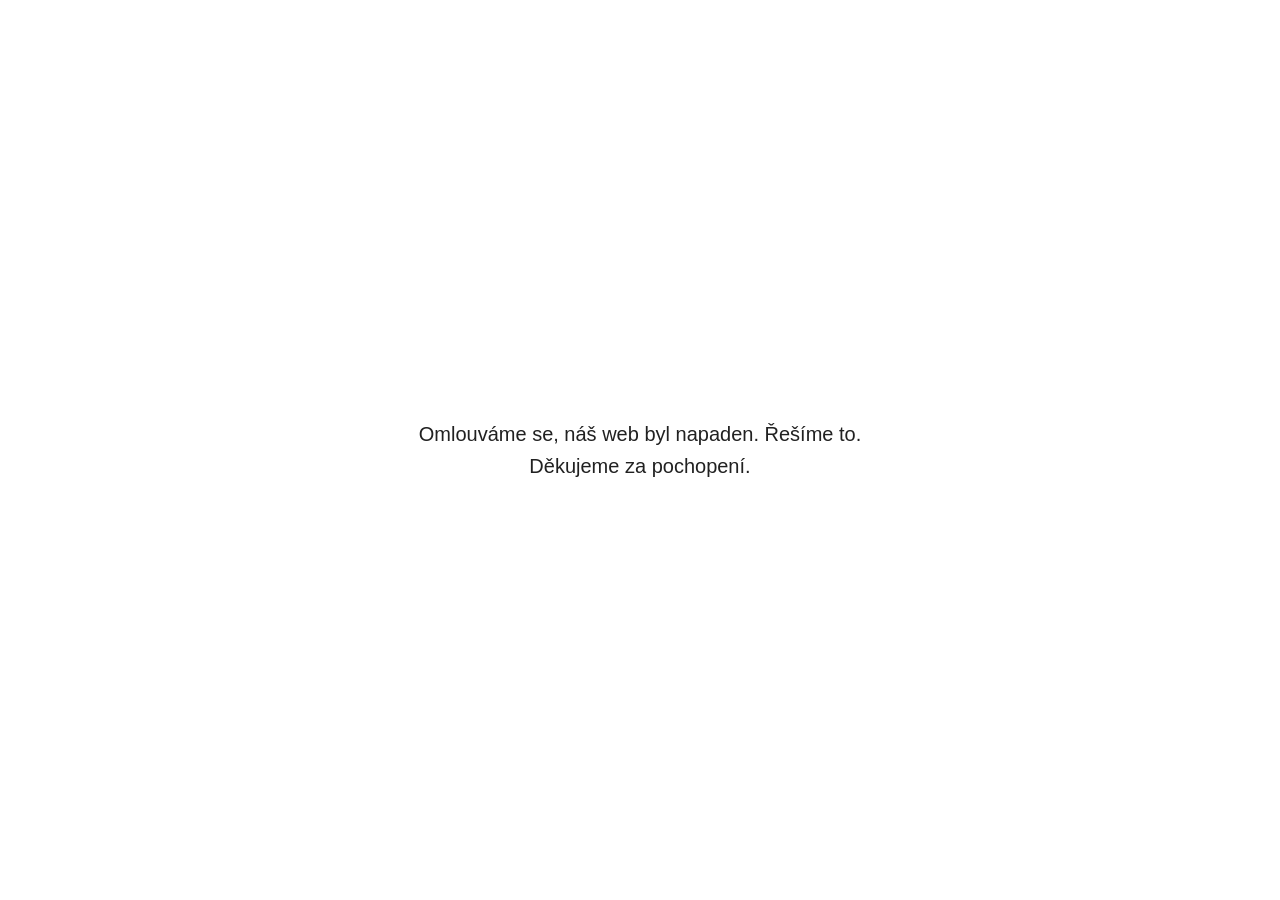
==== index.html @ 65395d49 "Dočasná stránka: probíhá oprava webu Co-Authored-By: Claude Opus 5.5 <noreply@anthropic.com>" ====
<!doctype html>
<html lang="cs">
<head>
<meta charset="utf-8">
<meta name="viewport" content="width=device-width, initial-scale=1">
<meta name="robots" content="noindex">
<title>Evera – probíhá oprava</title>
<style>
  html, body { height: 100%; margin: 0; }
  body {
    display: flex; align-items: center; justify-content: center;
    background: #ffffff; color: #212121;
    font-family: "Segoe UI", Roboto, Helvetica, Arial, sans-serif;
    text-align: center; padding: 16px; box-sizing: border-box;
  }
  p { font-size: 1.25rem; line-height: 1.6; max-width: 34em; margin: 0; }
</style>
</head>
<body>
  <p>Omlouváme se, náš web byl napaden. Řešíme to.<br>Děkujeme za pochopení.</p>
</body>
</html>
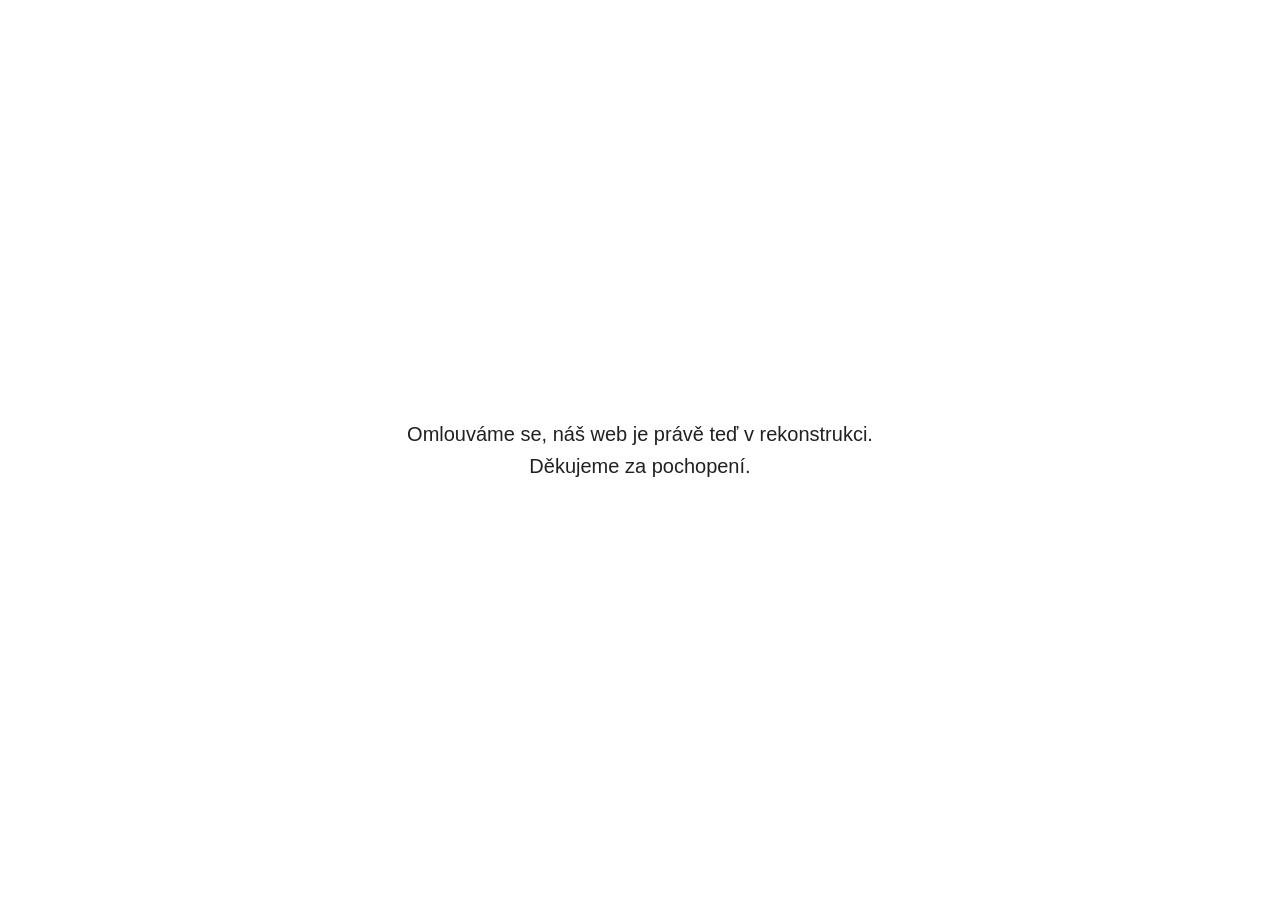
==== commit dc91c701: "Text: web je v rekonstrukci Co-Authored-By: Claude Opus 5.5 <noreply@anthropic.com>" ====
--- a/index.html
+++ b/index.html
@@ -17,6 +17,6 @@
 </style>
 </head>
 <body>
-  <p>Omlouváme se, náš web byl napaden. Řešíme to.<br>Děkujeme za pochopení.</p>
+  <p>Omlouváme se, náš web je právě teď v rekonstrukci.<br>Děkujeme za pochopení.</p>
 </body>
 </html>
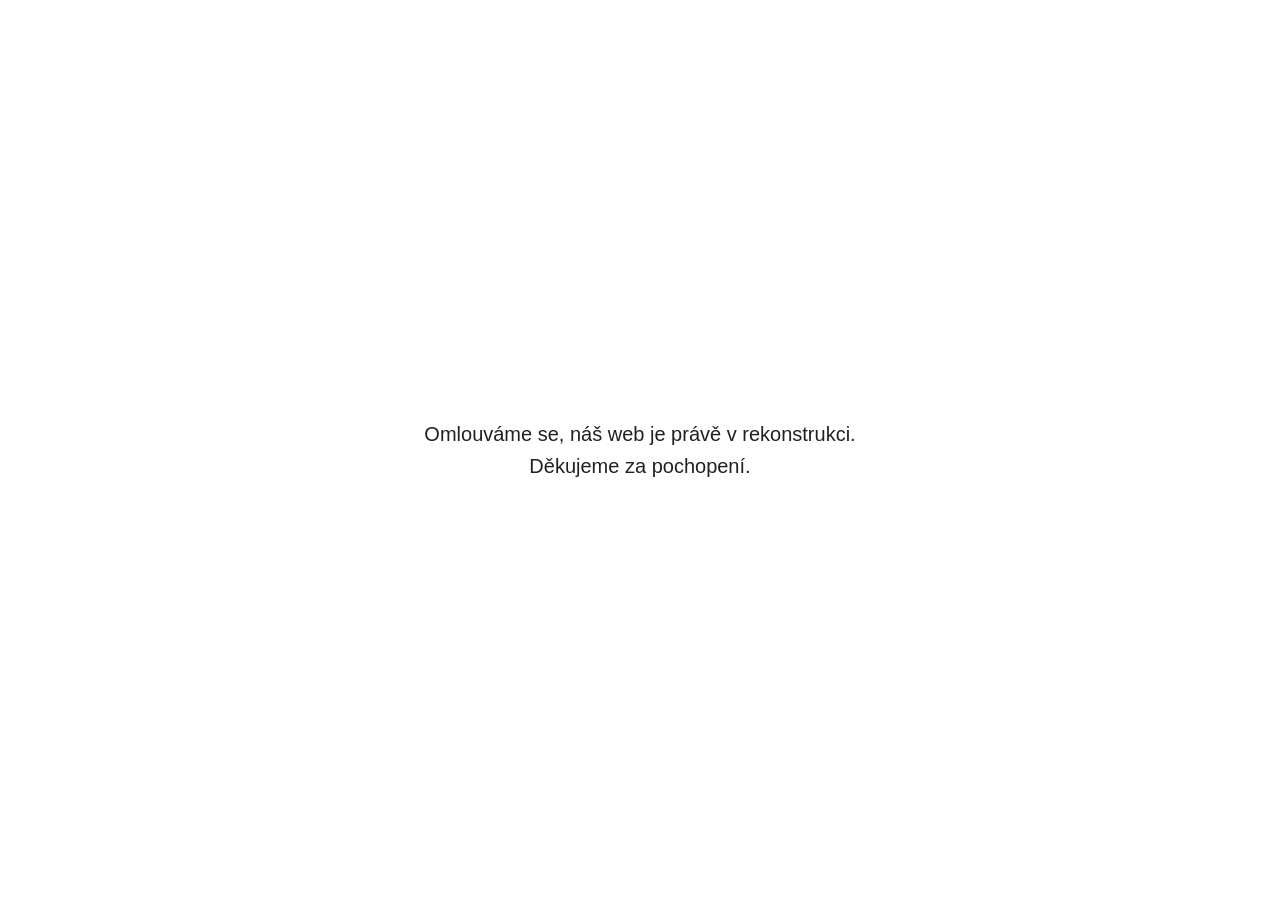
==== commit bfa99029: "Text: web je právě v rekonstrukci Co-Authored-By: Claude Opus 5.5 <noreply@anthropic.com>" ====
--- a/index.html
+++ b/index.html
@@ -17,6 +17,6 @@
 </style>
 </head>
 <body>
-  <p>Omlouváme se, náš web je právě teď v rekonstrukci.<br>Děkujeme za pochopení.</p>
+  <p>Omlouváme se, náš web je právě v rekonstrukci.<br>Děkujeme za pochopení.</p>
 </body>
 </html>
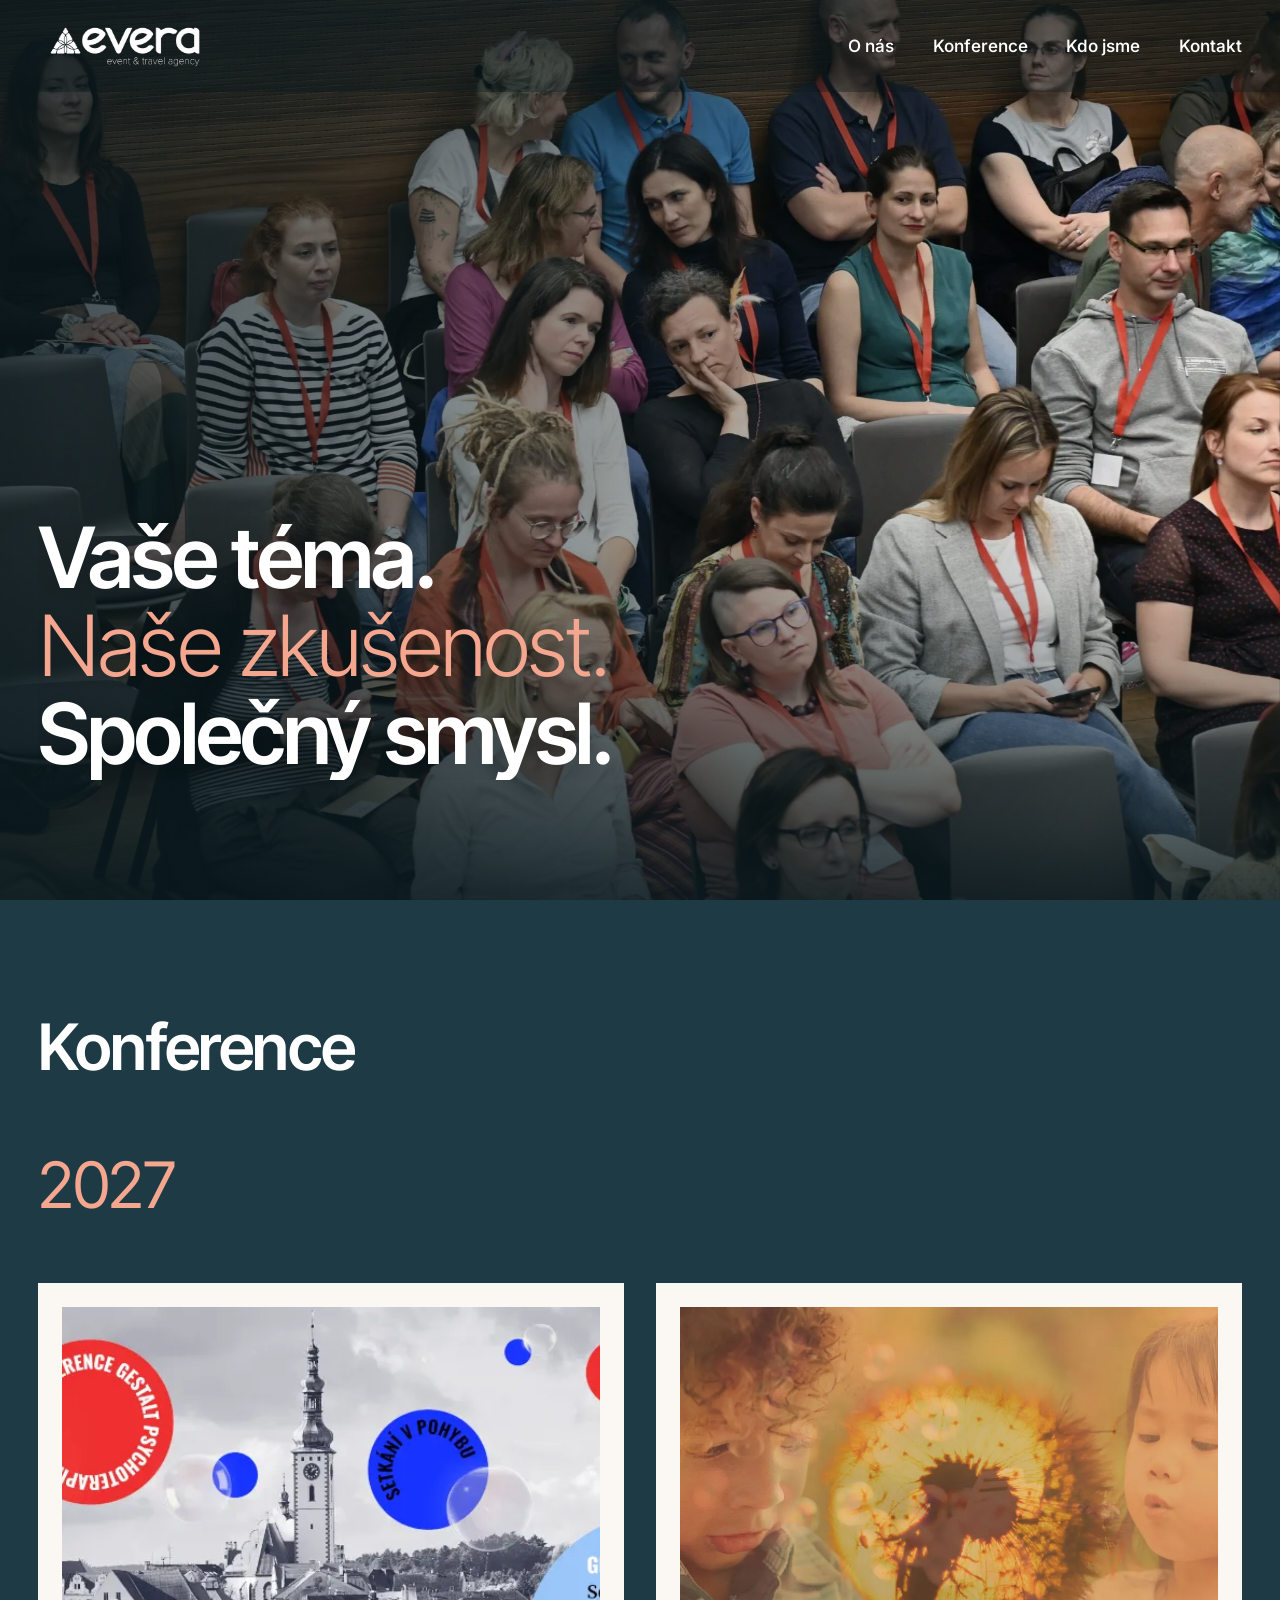
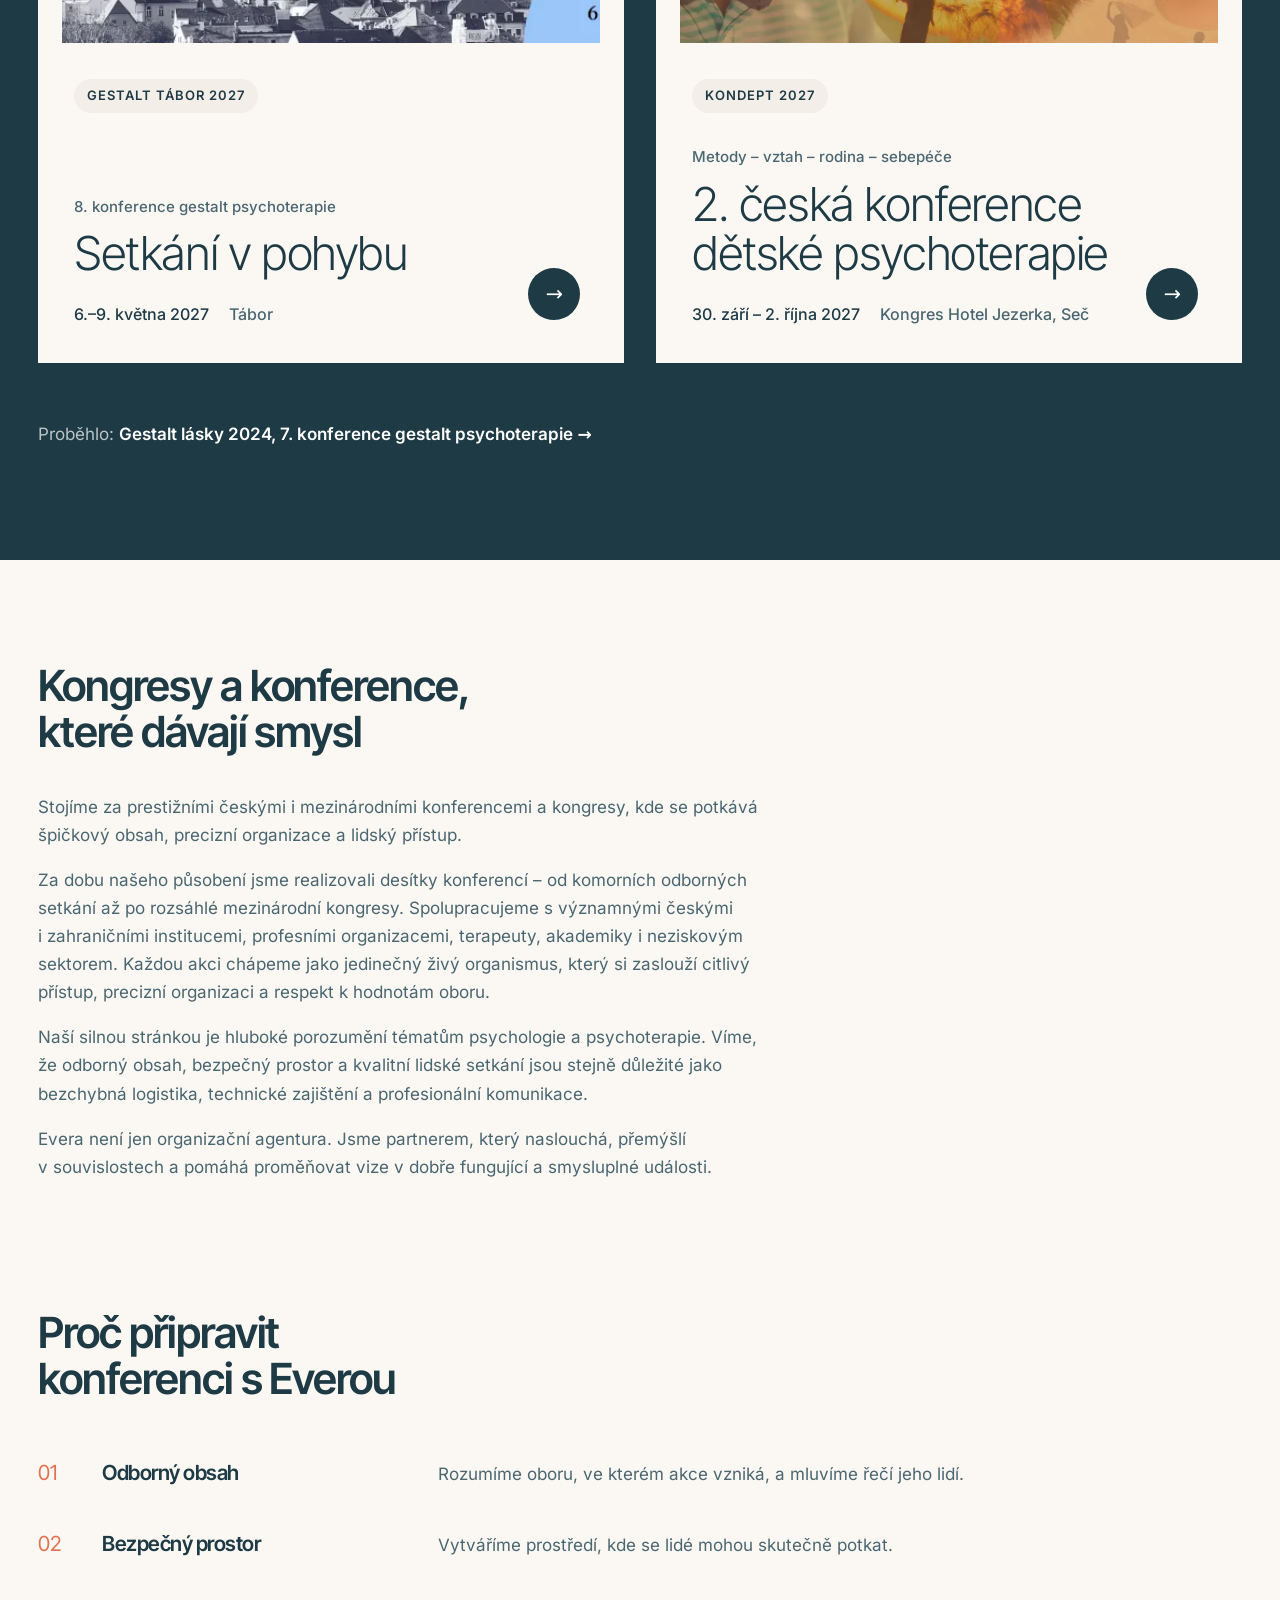
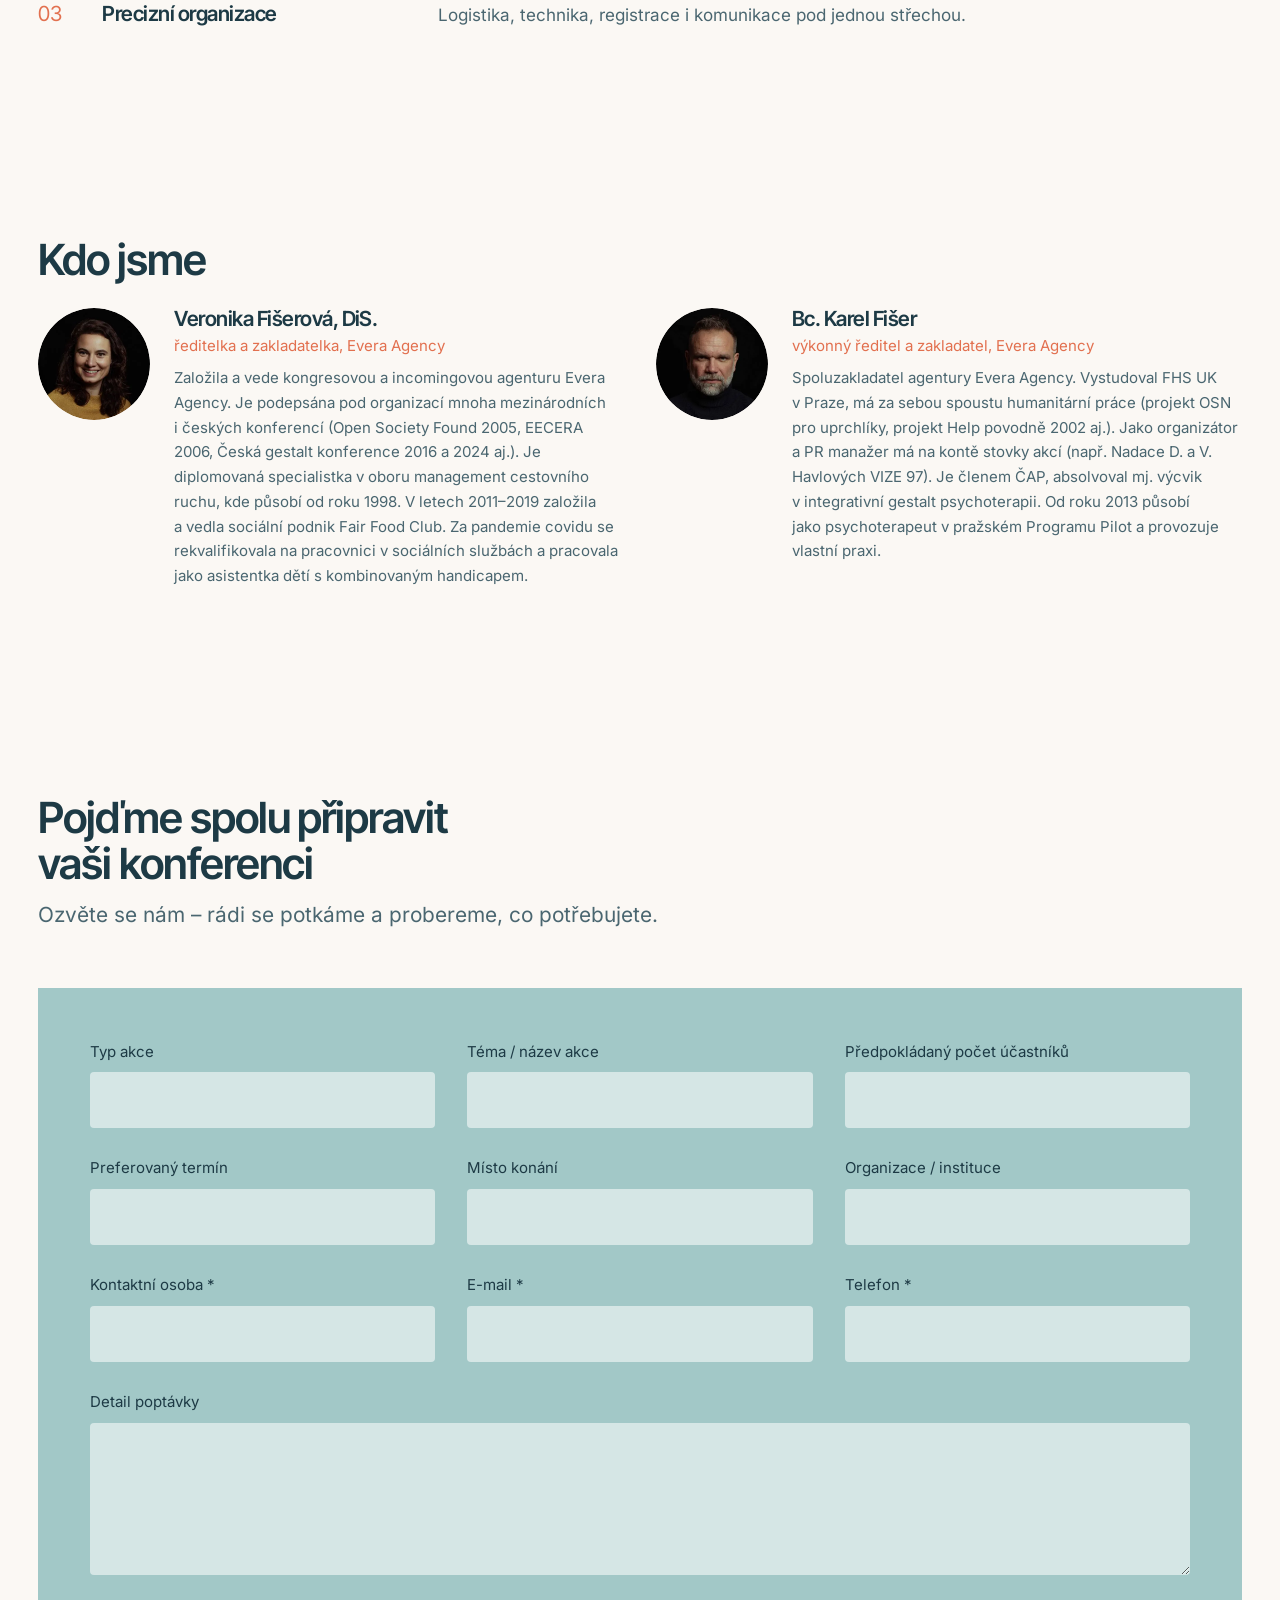
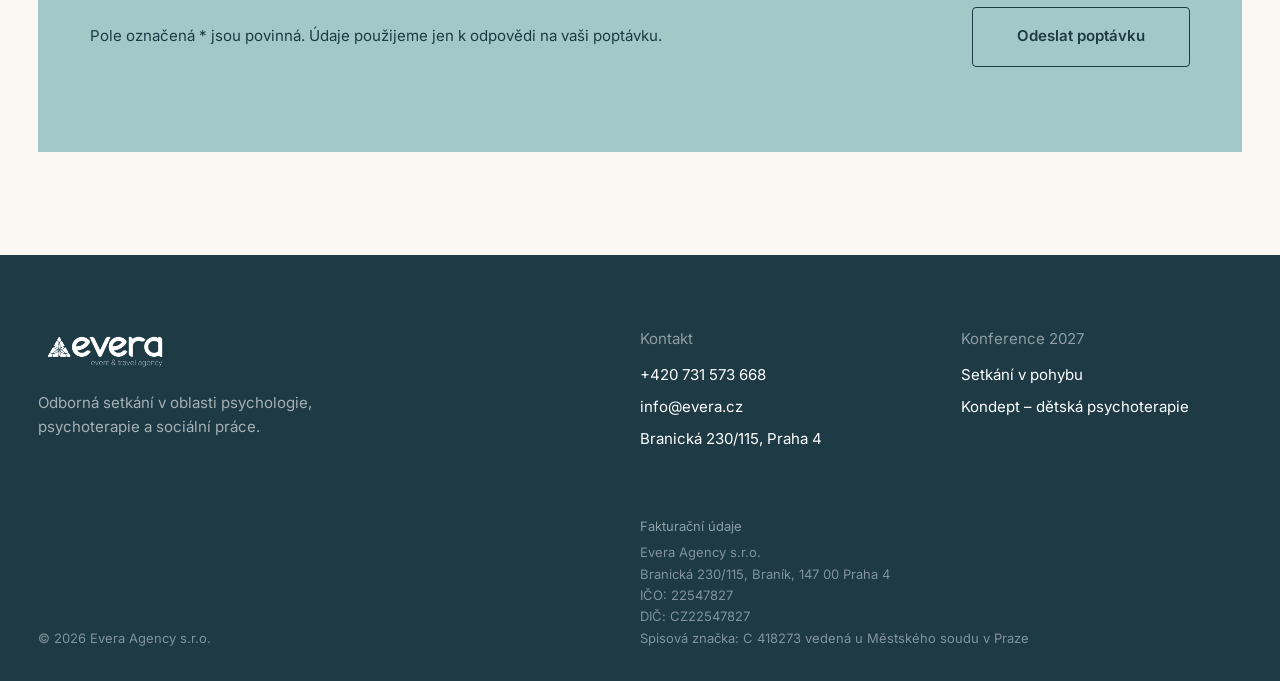
==== commit 350e1766: "Nový web Evera (Astro build) místo stránky „web je v rekonstrukci“ Co-Authored-By: Claude Opus 5.5 <" ====
--- a/index.html
+++ b/index.html
@@ -1,22 +1,12 @@
-<!doctype html>
-<html lang="cs">
-<head>
-<meta charset="utf-8">
-<meta name="viewport" content="width=device-width, initial-scale=1">
-<meta name="robots" content="noindex">
-<title>Evera – probíhá oprava</title>
-<style>
-  html, body { height: 100%; margin: 0; }
-  body {
-    display: flex; align-items: center; justify-content: center;
-    background: #ffffff; color: #212121;
-    font-family: "Segoe UI", Roboto, Helvetica, Arial, sans-serif;
-    text-align: center; padding: 16px; box-sizing: border-box;
-  }
-  p { font-size: 1.25rem; line-height: 1.6; max-width: 34em; margin: 0; }
-</style>
-</head>
-<body>
-  <p>Omlouváme se, náš web je právě v rekonstrukci.<br>Děkujeme za pochopení.</p>
-</body>
-</html>
+<!DOCTYPE html><html lang="cs" class="theme-evera" data-astro-cid-hkbrpulz><head><meta charset="utf-8"><meta name="viewport" content="width=device-width, initial-scale=1"><meta name="theme-color" content="#1d3a45"><title>Evera – kongresy a konference, které dávají smysl</title><meta name="onesto-page" content="Hlavní stránka"><meta name="description" content="Evera Agency – kongresy a konference v oblasti psychologie, psychoterapie a sociální práce."><link rel="canonical" href="https://evera.cz/"><meta property="og:title" content="Evera – kongresy a konference, které dávají smysl"><meta property="og:description" content="Evera Agency – kongresy a konference v oblasti psychologie, psychoterapie a sociální práce."><meta property="og:type" content="website"><meta property="og:locale" content="cs_CZ"><link rel="icon" href="/favicon-48.png" type="image/png" sizes="48x48"><link rel="icon" href="/favicon-192.png" type="image/png" sizes="192x192"><link rel="apple-touch-icon" href="/apple-touch-icon.png"><script>document.documentElement.classList.add('js')</script><script>
+      (function () {
+        var h = document.documentElement;
+        var reduce = window.matchMedia && window.matchMedia('(prefers-reduced-motion: reduce)').matches;
+        if (!reduce) {
+          h.classList.add('pre-on');
+          // při obnovení začít nahoře, ne uprostřed stránky pod preloaderem
+          if ('scrollRestoration' in history) history.scrollRestoration = 'manual';
+          window.scrollTo(0, 0);
+        }
+      })();
+    </script><link rel="stylesheet" href="/_astro/Base.DVWzG__W.css"><link rel="stylesheet" href="/_astro/index.Chqy8OUb.css"></head><body data-astro-cid-hkbrpulz><div class="preloader" aria-hidden="true" data-astro-cid-hkbrpulz><p class="pre-slogan" data-astro-cid-hkbrpulz><span class="pl" data-astro-cid-hkbrpulz><span data-astro-cid-hkbrpulz>Vaše téma.</span></span><span class="pl" data-astro-cid-hkbrpulz><span class="pl-accent" data-astro-cid-hkbrpulz>Naše zkušenost.</span></span><span class="pl" data-astro-cid-hkbrpulz><span data-astro-cid-hkbrpulz>Společný smysl.</span></span></p><img class="pre-logo" src="/media/2026/01/logo_evera.webp" alt="" width="320" height="112" data-astro-cid-hkbrpulz></div><a class="skip" href="#obsah" data-astro-cid-hkbrpulz>Přeskočit na obsah</a><header class="site-header over" data-astro-cid-hkbrpulz><div class="wrap bar" data-astro-cid-hkbrpulz><a href="/" class="brand" aria-label="Evera – event &amp; travel agency" data-astro-cid-hkbrpulz><img src="/media/2026/01/logo_evera.webp" alt="Evera – event &amp; travel agency" width="160" height="56" data-astro-cid-hkbrpulz></a><nav aria-label="Hlavní navigace" class="menu" data-astro-cid-hkbrpulz><button class="toggle" type="button" aria-expanded="false" aria-controls="nav-list" aria-label="Otevřít menu" data-astro-cid-hkbrpulz><span data-astro-cid-hkbrpulz></span><span data-astro-cid-hkbrpulz></span></button><ul id="nav-list" data-astro-cid-hkbrpulz><li data-astro-cid-hkbrpulz><a href="/#o-nas" data-astro-cid-hkbrpulz>O nás</a></li><li data-astro-cid-hkbrpulz><a href="/#konference" data-astro-cid-hkbrpulz>Konference</a></li><li data-astro-cid-hkbrpulz><a href="/#kdo-jsme" data-astro-cid-hkbrpulz>Kdo jsme</a></li><li data-astro-cid-hkbrpulz><a href="/#kontakt" data-astro-cid-hkbrpulz>Kontakt</a></li></ul></nav></div></header><main id="obsah" data-astro-cid-hkbrpulz><section class="xhero" data-astro-cid-lcdefpme><img class="xhero-bg" data-edit="uvod.fotka" data-edit-type="image" data-edit-label="Úvod: velká fotka" src="/media/2023/06/DSC_0579-2.webp" srcset="/media/2023/06/DSC_0579-2-900.webp 900w, /media/2023/06/DSC_0579-2.webp 1920w" sizes="100vw" alt="" width="1920" height="1280" fetchpriority="high" decoding="async" data-astro-cid-lcdefpme><div class="wrap xhero-inner" data-astro-cid-lcdefpme><h1 class="xhero-title" data-astro-cid-lcdefpme><span class="line" data-astro-cid-lcdefpme><span data-edit="uvod.radek1" data-edit-label="Úvod: nadpis, 1. řádek" data-astro-cid-lcdefpme>Vaše téma.</span></span><span class="line" data-astro-cid-lcdefpme><span class="serif" data-edit="uvod.radek2" data-edit-label="Úvod: nadpis, 2. řádek (barevný)" data-astro-cid-lcdefpme>Naše zkušenost.</span></span><span class="line" data-astro-cid-lcdefpme><span data-edit="uvod.radek3" data-edit-label="Úvod: nadpis, 3. řádek" data-astro-cid-lcdefpme>Společný smysl.</span></span></h1></div></section><section class="konf" id="konference" data-astro-cid-lcdefpme><div class="wrap" data-astro-cid-lcdefpme><h2 class="konf-title" data-title data-astro-cid-lcdefpme><span data-edit="konference.nadpis" data-edit-label="Konference: nadpis" data-astro-cid-lcdefpme>Konference</span> <span class="serif" data-edit="konference.nadpis2" data-edit-label="Konference: nadpis, barevná část" data-astro-cid-lcdefpme>2027</span></h2><!-- Karty konferencí: seznam v Onestu (klient přidává, mění a řadí konference). Vzorem je první karta. --><div class="stack" data-edit="konference.seznam" data-edit-type="list" data-edit-label="Konference: konference na hlavní stránce" data-astro-cid-lcdefpme><article class="stack-card" data-astro-cid-lcdefpme><span class="sc-text" data-astro-cid-lcdefpme><span class="p-tag" data-edit-field="stitek" data-edit-label="Štítek (vlevo nahoře)" data-astro-cid-lcdefpme>Gestalt Tábor 2027</span><span class="p-body" data-astro-cid-lcdefpme><span class="p-kicker" data-edit-field="podtitul" data-edit-label="Text nad názvem" data-astro-cid-lcdefpme>8. konference gestalt psychoterapie</span><a class="p-title" href="/setkani-v-pohybu/" data-edit-field="odkaz" data-edit-label="Název a kam karta vede" data-astro-cid-lcdefpme>Setkání v pohybu</a><span class="p-meta" data-astro-cid-lcdefpme><span data-edit-field="kdy" data-edit-label="Kdy" data-astro-cid-lcdefpme>6.–9. května 2027</span><span data-edit-field="kde" data-edit-label="Kde" data-astro-cid-lcdefpme>Tábor</span></span></span><span class="p-go" aria-hidden="true" data-astro-cid-lcdefpme>→</span></span><span class="sc-media" data-astro-cid-lcdefpme><img src="/media/2026/01/bg_header-in.webp" alt="" loading="lazy" width="1200" height="669" data-edit-field="fotka" data-edit-label="Fotka" data-astro-cid-lcdefpme></span></article><article class="stack-card" data-astro-cid-lcdefpme><span class="sc-text" data-astro-cid-lcdefpme><span class="p-tag" data-edit-field="stitek" data-edit-label="Štítek (vlevo nahoře)" data-astro-cid-lcdefpme>Kondept 2027</span><span class="p-body" data-astro-cid-lcdefpme><span class="p-kicker" data-edit-field="podtitul" data-edit-label="Text nad názvem" data-astro-cid-lcdefpme>Metody – vztah – rodina – sebepéče</span><a class="p-title" href="/kondept2/" data-edit-field="odkaz" data-edit-label="Název a kam karta vede" data-astro-cid-lcdefpme>2. česká konference dětské psychoterapie</a><span class="p-meta" data-astro-cid-lcdefpme><span data-edit-field="kdy" data-edit-label="Kdy" data-astro-cid-lcdefpme>30. září – 2. října 2027</span><span data-edit-field="kde" data-edit-label="Kde" data-astro-cid-lcdefpme>Kongres Hotel Jezerka, Seč</span></span></span><span class="p-go" aria-hidden="true" data-astro-cid-lcdefpme>→</span></span><span class="sc-media" data-astro-cid-lcdefpme><img src="/media/2024/08/bg.webp" alt="" loading="lazy" width="1200" height="669" data-edit-field="fotka" data-edit-label="Fotka" data-astro-cid-lcdefpme></span></article></div><!-- proběhlé konference --><p class="konf-past" data-reveal data-astro-cid-lcdefpme>Proběhlo: <a href="/gestalt-lasky/" data-astro-cid-lcdefpme>Gestalt lásky 2024, 7. konference gestalt psychoterapie <span aria-hidden="true" data-astro-cid-lcdefpme>→</span></a></p></div></section><section class="section" id="o-nas" data-astro-cid-lcdefpme><div class="wrap about" data-astro-cid-lcdefpme><div data-astro-cid-lcdefpme><h2 data-title data-astro-cid-lcdefpme><span data-edit="onas.nadpis" data-edit-label="O nás: nadpis" data-astro-cid-lcdefpme>Kongresy a konference, které dávají smysl</span></h2></div><div class="prose" data-reveal style="--i:1" data-astro-cid-lcdefpme><p class="lede" data-edit="onas.uvod" data-edit-label="O nás: úvodní odstavec (větší písmo)" data-astro-cid-lcdefpme>Stojíme za prestižními českými i mezinárodními konferencemi a kongresy, kde se potkává špičkový obsah, precizní organizace a lidský přístup.</p><div data-edit="onas.text" data-edit-type="rich" data-edit-label="O nás: další odstavce" data-astro-cid-lcdefpme><p data-astro-cid-lcdefpme>Za dobu našeho působení jsme realizovali desítky konferencí – od komorních odborných setkání až po rozsáhlé mezinárodní kongresy. Spolupracujeme s významnými českými i zahraničními institucemi, profesními organizacemi, terapeuty, akademiky i neziskovým sektorem. Každou akci chápeme jako jedinečný živý organismus, který si zaslouží citlivý přístup, precizní organizaci a respekt k hodnotám oboru.</p><p data-astro-cid-lcdefpme>Naší silnou stránkou je hluboké porozumění tématům psychologie a psychoterapie. Víme, že odborný obsah, bezpečný prostor a kvalitní lidské setkání jsou stejně důležité jako bezchybná logistika, technické zajištění a profesionální komunikace.</p><p data-astro-cid-lcdefpme>Evera není jen organizační agentura. Jsme partnerem, který naslouchá, přemýšlí v souvislostech a pomáhá proměňovat vize v dobře fungující a smysluplné události.</p></div></div></div><div class="wrap pillars" data-astro-cid-lcdefpme><h2 class="pillars-title" data-title data-astro-cid-lcdefpme><span data-edit="duvody.nadpis" data-edit-label="Proč s Everou: nadpis" data-astro-cid-lcdefpme>Proč připravit konferenci s Everou</span></h2><div class="pillar-list" data-edit="duvody.seznam" data-edit-type="list" data-edit-label="Proč s Everou: důvody" data-astro-cid-lcdefpme><div class="pillar" data-reveal style="--i:0" data-astro-cid-lcdefpme><span class="num" aria-hidden="true" data-astro-cid-lcdefpme></span><h3 data-edit-field="nazev" data-edit-label="Název" data-astro-cid-lcdefpme>Odborný obsah</h3><p class="muted" data-edit-field="popis" data-edit-label="Popis" data-astro-cid-lcdefpme>Rozumíme oboru, ve kterém akce vzniká, a mluvíme řečí jeho lidí.</p></div><div class="pillar" data-reveal style="--i:1" data-astro-cid-lcdefpme><span class="num" aria-hidden="true" data-astro-cid-lcdefpme></span><h3 data-edit-field="nazev" data-edit-label="Název" data-astro-cid-lcdefpme>Bezpečný prostor</h3><p class="muted" data-edit-field="popis" data-edit-label="Popis" data-astro-cid-lcdefpme>Vytváříme prostředí, kde se lidé mohou skutečně potkat.</p></div><div class="pillar" data-reveal style="--i:2" data-astro-cid-lcdefpme><span class="num" aria-hidden="true" data-astro-cid-lcdefpme></span><h3 data-edit-field="nazev" data-edit-label="Název" data-astro-cid-lcdefpme>Precizní organizace</h3><p class="muted" data-edit-field="popis" data-edit-label="Popis" data-astro-cid-lcdefpme>Logistika, technika, registrace i komunikace pod jednou střechou.</p></div></div></div></section><section class="section" id="kdo-jsme" data-astro-cid-lcdefpme><div class="wrap" data-astro-cid-lcdefpme><div data-reveal data-astro-cid-lcdefpme><h2 data-title data-astro-cid-lcdefpme><span data-edit="tym.nadpis" data-edit-label="Kdo jsme: nadpis" data-astro-cid-lcdefpme>Kdo jsme</span></h2></div><div class="grid grid-2" data-edit="tym.lide" data-edit-type="list" data-edit-label="Kdo jsme: lidé" data-astro-cid-lcdefpme><article class="card person big" data-reveal style="--i:0" data-astro-cid-lcdefpme><span class="pimg" data-astro-cid-lcdefpme><img src="/media/2026/01/F-159-F10-400x400-1.webp" alt="Veronika Fišerová, DiS." loading="lazy" width="200" height="200" data-edit-field="fotka" data-edit-label="Fotka" data-astro-cid-lcdefpme></span><div data-astro-cid-lcdefpme><h3 data-edit-field="jmeno" data-edit-label="Jméno" data-astro-cid-lcdefpme>Veronika Fišerová, DiS.</h3><p class="role" data-edit-field="funkce" data-edit-label="Funkce" data-astro-cid-lcdefpme>ředitelka a zakladatelka, Evera Agency</p><p class="small muted" data-edit-field="popis" data-edit-label="Krátký životopis" data-astro-cid-lcdefpme>Založila a vede kongresovou a incomingovou agenturu Evera Agency. Je podepsána pod organizací mnoha mezinárodních i českých konferencí (Open Society Found 2005, EECERA 2006, Česká gestalt konference 2016 a 2024 aj.). Je diplomovaná specialistka v oboru management cestovního ruchu, kde působí od roku 1998. V letech 2011–2019 založila a vedla sociální podnik Fair Food Club. Za pandemie covidu se rekvalifikovala na pracovnici v sociálních službách a pracovala jako asistentka dětí s kombinovaným handicapem.</p></div></article><article class="card person big" data-reveal style="--i:1" data-astro-cid-lcdefpme><span class="pimg" data-astro-cid-lcdefpme><img src="/media/2026/01/F-349-400x400-1.webp" alt="Bc. Karel Fišer" loading="lazy" width="200" height="200" data-edit-field="fotka" data-edit-label="Fotka" data-astro-cid-lcdefpme></span><div data-astro-cid-lcdefpme><h3 data-edit-field="jmeno" data-edit-label="Jméno" data-astro-cid-lcdefpme>Bc. Karel Fišer</h3><p class="role" data-edit-field="funkce" data-edit-label="Funkce" data-astro-cid-lcdefpme>výkonný ředitel a zakladatel, Evera Agency</p><p class="small muted" data-edit-field="popis" data-edit-label="Krátký životopis" data-astro-cid-lcdefpme>Spoluzakladatel agentury Evera Agency. Vystudoval FHS UK v Praze, má za sebou spoustu humanitární práce (projekt OSN pro uprchlíky, projekt Help povodně 2002 aj.). Jako organizátor a PR manažer má na kontě stovky akcí (např. Nadace D. a V. Havlových VIZE 97). Je členem ČAP, absolvoval mj. výcvik v integrativní gestalt psychoterapii. Od roku 2013 působí jako psychoterapeut v pražském Programu Pilot a provozuje vlastní praxi.</p></div></article></div></div></section><section class="section contact" id="kontakt" data-astro-cid-lcdefpme><div class="wrap" data-astro-cid-lcdefpme><div class="contact-head" data-astro-cid-lcdefpme><h2 data-title data-astro-cid-lcdefpme><span data-edit="kontakt.nadpis" data-edit-label="Kontakt: nadpis" data-astro-cid-lcdefpme>Pojďme spolu připravit vaši konferenci</span></h2><p class="muted" data-reveal data-edit="kontakt.text" data-edit-label="Kontakt: text pod nadpisem" data-astro-cid-lcdefpme>Ozvěte se nám – rádi se potkáme a probereme, co potřebujete.</p></div><form id="poptavka" class="inquiry-form" action="#" method="post" data-key="7acb9782-4f2e-4721-98bb-f8764894fe96" data-subject="Nová poptávka z webu evera.cz" data-from="Evera web" data-astro-cid-biat5vty><div class="fields" data-stagger data-astro-cid-biat5vty><div class="field" data-astro-cid-biat5vty><label for="f-typ" data-astro-cid-biat5vty>Typ akce</label><input type="text" id="f-typ" name="typ_akce" maxlength="120" placeholder="Konference, kongres, seminář…" data-astro-cid-biat5vty></div><div class="field" data-astro-cid-biat5vty><label for="f-tema" data-astro-cid-biat5vty>Téma / název akce</label><input type="text" id="f-tema" name="tema" maxlength="160" placeholder="Např. konference dětské psychoterapie" data-astro-cid-biat5vty></div><div class="field" data-astro-cid-biat5vty><label for="f-pocet" data-astro-cid-biat5vty>Předpokládaný počet účastníků</label><input type="text" id="f-pocet" name="pocet_ucastniku" maxlength="40" inputmode="numeric" placeholder="Např. 250" data-astro-cid-biat5vty></div><div class="field" data-astro-cid-biat5vty><label for="f-termin" data-astro-cid-biat5vty>Preferovaný termín</label><input type="text" id="f-termin" name="termin" maxlength="60" placeholder="Měsíc a rok nebo konkrétní datum" data-astro-cid-biat5vty></div><div class="field" data-astro-cid-biat5vty><label for="f-misto" data-astro-cid-biat5vty>Místo konání</label><input type="text" id="f-misto" name="misto" maxlength="160" placeholder="Město, případně hotel nebo sál" data-astro-cid-biat5vty></div><div class="field" data-astro-cid-biat5vty><label for="f-org" data-astro-cid-biat5vty>Organizace / instituce</label><input type="text" id="f-org" name="organizace" maxlength="160" autocomplete="organization" placeholder="Název organizace" data-astro-cid-biat5vty></div><div class="field" data-astro-cid-biat5vty><label for="f-osoba" data-astro-cid-biat5vty>Kontaktní osoba *</label><input type="text" id="f-osoba" name="kontaktni_osoba" required maxlength="120" autocomplete="name" placeholder="Jméno a příjmení" data-astro-cid-biat5vty></div><div class="field" data-astro-cid-biat5vty><label for="f-email" data-astro-cid-biat5vty>E-mail *</label><input type="email" id="f-email" name="email" required maxlength="160" autocomplete="email" placeholder="vas@email.cz" data-astro-cid-biat5vty></div><div class="field" data-astro-cid-biat5vty><label for="f-tel" data-astro-cid-biat5vty>Telefon *</label><input type="tel" id="f-tel" name="telefon" required maxlength="40" inputmode="tel" autocomplete="tel" placeholder="+420 000 000 000" data-astro-cid-biat5vty></div><div class="field wide" data-astro-cid-biat5vty><label for="f-detail" data-astro-cid-biat5vty>Detail poptávky</label><textarea id="f-detail" name="detail" maxlength="3000" placeholder="Bližší informace o akci – program, ubytování, technické zázemí…" data-astro-cid-biat5vty></textarea></div><!-- ochrana proti spamu (Web3Forms) – pole vidí jen roboti --><input type="checkbox" name="botcheck" class="hp" tabindex="-1" autocomplete="off" aria-hidden="true" data-astro-cid-biat5vty></div><div class="form-foot" data-astro-cid-biat5vty><p class="form-note" data-astro-cid-biat5vty>Pole označená * jsou povinná. Údaje použijeme jen k odpovědi na vaši poptávku.</p><button type="submit" class="form-submit" data-astro-cid-biat5vty>Odeslat poptávku</button></div><p class="form-status" role="status" aria-live="polite" data-astro-cid-biat5vty></p></form><script type="module">document.querySelectorAll(`form.inquiry-form`).forEach(e=>{e.setAttribute(`novalidate`,``);let t=e.querySelector(`.form-status`),n=e.querySelector(`.form-submit`),r=e=>{t&&(t.textContent=e)},i=()=>{let t=null;return e.querySelectorAll(`.field input, .field textarea`).forEach(e=>{let n=e.checkValidity();e.closest(`.field`)?.classList.toggle(`field-invalid`,!n),!n&&!t&&(t=e)}),t};e.addEventListener(`input`,e=>{let t=e.target,n=t.closest?.(`.field`);n?.classList.contains(`field-invalid`)&&t.checkValidity()&&n.classList.remove(`field-invalid`)}),e.addEventListener(`submit`,t=>{t.preventDefault();let a=i();if(a){a.focus(),r(`Vyplňte prosím povinná pole.`);return}let o=e.dataset.key;if(!o){r(`Formulář zatím není napojený na e-mail. Napište nám prosím na info@evera.cz.`);return}let s=n?.textContent??``;n&&(n.disabled=!0,n.textContent=`Odesílám…`),r(``);let c=new FormData(e);c.append(`access_key`,o),c.append(`subject`,e.dataset.subject||`Nová poptávka`),c.append(`from_name`,e.dataset.from||`Web`);let l=e.querySelector(`#f-email`)?.value;l&&c.append(`replyto`,l),fetch(`https://api.web3forms.com/submit`,{method:`POST`,headers:{Accept:`application/json`},body:c}).then(e=>e.json()).then(e=>{if(e&&e.success)window.location.href=`/odeslano/`;else throw Error(`fail`)}).catch(()=>{n&&(n.disabled=!1,n.textContent=s),r(`Odeslání se nezdařilo. Zkuste to prosím znovu, nebo nám napište na info@evera.cz.`)})})});</script></div></section></main><footer class="site-footer" data-astro-cid-hkbrpulz><div class="wrap foot" data-astro-cid-hkbrpulz><div class="foot-brand" data-astro-cid-hkbrpulz><img src="/media/2026/01/logo_evera.webp" alt="Evera" width="160" height="56" class="foot-logo" data-astro-cid-hkbrpulz><p data-edit="paticka.popis" data-edit-label="Patička (na všech stránkách): popis pod logem" data-astro-cid-hkbrpulz>Odborná setkání v oblasti psychologie, psychoterapie a sociální práce.</p></div><div class="foot-col" data-astro-cid-hkbrpulz><span class="foot-label" data-astro-cid-hkbrpulz>Kontakt</span><a href="tel:+420731573668" data-edit="paticka.telefon" data-edit-type="link" data-edit-label="Patička (na všech stránkách): telefon" data-astro-cid-hkbrpulz>+420 731 573 668</a><a href="mailto:info@evera.cz" data-edit="paticka.email" data-edit-type="link" data-edit-label="Patička (na všech stránkách): e-mail" data-astro-cid-hkbrpulz>info@evera.cz</a><span data-edit="paticka.adresa" data-edit-label="Patička (na všech stránkách): adresa" data-astro-cid-hkbrpulz>Branická 230/115, Praha 4</span></div><div class="foot-col" data-astro-cid-hkbrpulz><span class="foot-label" data-astro-cid-hkbrpulz>Konference 2027</span><a href="/setkani-v-pohybu/" data-astro-cid-hkbrpulz>Setkání v pohybu</a><a href="/kondept2/" data-astro-cid-hkbrpulz>Kondept – dětská psychoterapie</a></div></div><div class="wrap legal" data-astro-cid-hkbrpulz><span data-astro-cid-hkbrpulz>© 2026 Evera Agency s.r.o.</span><span class="billing" data-edit="paticka.fakturace" data-edit-label="Patička (na všech stránkách): fakturační údaje" data-astro-cid-hkbrpulz><span class="foot-label" data-astro-cid-hkbrpulz>Fakturační údaje</span>Evera Agency s.r.o.<br data-astro-cid-hkbrpulz>Branická 230/115, Braník, 147 00 Praha 4<br data-astro-cid-hkbrpulz>IČO: 22547827<br data-astro-cid-hkbrpulz>DIČ: CZ22547827<br data-astro-cid-hkbrpulz>Spisová značka: C 418273 vedená u Městského soudu v Praze</span></div></footer><script type="module" src="/_astro/Base.astro_astro_type_script_index_0_lang.B3s3zTXI.js"></script></body></html><script type="module">var e=()=>[...document.querySelectorAll(`.stack-card`)];document.addEventListener(`click`,e=>{let t=e.target.closest?.(`.stack-card`);t&&!e.target.closest(`a`)&&t.querySelector(`a.p-title`)?.click()});var t=window.matchMedia(`(prefers-reduced-motion: reduce)`).matches,n=!1,r=document.querySelector(`.xhero-bg`),i=document.querySelector(`.xhero-title`),a=()=>{if(n=!1,!t&&r&&i){let e=window.scrollY,t=window.innerHeight;e<t*1.2&&(r.style.translate=`0 ${(e*.3).toFixed(1)}px`,i.style.translate=`0 ${(e*-.12).toFixed(1)}px`,i.style.opacity=String(Math.max(0,1-e/(t*.75)).toFixed(3)))}let a=e();for(let e=0;e<a.length-1;e++){let t=a[e];t.style.transform=``,t.style.setProperty(`--dim`,`0`)}},o=()=>{n||(n=!0,requestAnimationFrame(a))};window.addEventListener(`scroll`,o,{passive:!0}),window.addEventListener(`resize`,o),a();</script>
--- a/_astro/Base.DVWzG__W.css
+++ b/_astro/Base.DVWzG__W.css
@@ -0,0 +1 @@
+@font-face{font-family:Inter Tight Variable;font-style:normal;font-display:swap;font-weight:100 900;src:url(/_astro/inter-tight-cyrillic-ext-wght-normal.okcGN4Nq.woff2)format("woff2-variations");unicode-range:U+460-52F,U+1C80-1C8A,U+20B4,U+2DE0-2DFF,U+A640-A69F,U+FE2E-FE2F}@font-face{font-family:Inter Tight Variable;font-style:normal;font-display:swap;font-weight:100 900;src:url(/_astro/inter-tight-cyrillic-wght-normal.BS41q_Tv.woff2)format("woff2-variations");unicode-range:U+301,U+400-45F,U+490-491,U+4B0-4B1,U+2116}@font-face{font-family:Inter Tight Variable;font-style:normal;font-display:swap;font-weight:100 900;src:url(/_astro/inter-tight-greek-ext-wght-normal.DQgQPNk4.woff2)format("woff2-variations");unicode-range:U+1F??}@font-face{font-family:Inter Tight Variable;font-style:normal;font-display:swap;font-weight:100 900;src:url(/_astro/inter-tight-greek-wght-normal.sS1B39LI.woff2)format("woff2-variations");unicode-range:U+370-377,U+37A-37F,U+384-38A,U+38C,U+38E-3A1,U+3A3-3FF}@font-face{font-family:Inter Tight Variable;font-style:normal;font-display:swap;font-weight:100 900;src:url(/_astro/inter-tight-vietnamese-wght-normal.TKKdAiBA.woff2)format("woff2-variations");unicode-range:U+102-103,U+110-111,U+128-129,U+168-169,U+1A0-1A1,U+1AF-1B0,U+300-301,U+303-304,U+308-309,U+323,U+329,U+1EA0-1EF9,U+20AB}@font-face{font-family:Inter Tight Variable;font-style:normal;font-display:swap;font-weight:100 900;src:url(/_astro/inter-tight-latin-ext-wght-normal.B4u9PlvR.woff2)format("woff2-variations");unicode-range:U+100-2BA,U+2BD-2C5,U+2C7-2CC,U+2CE-2D7,U+2DD-2FF,U+304,U+308,U+329,U+1D00-1DBF,U+1E00-1E9F,U+1EF2-1EFF,U+2020,U+20A0-20AB,U+20AD-20C0,U+2113,U+2C60-2C7F,U+A720-A7FF}@font-face{font-family:Inter Tight Variable;font-style:normal;font-display:swap;font-weight:100 900;src:url(/_astro/inter-tight-latin-wght-normal.DX-nOvPD.woff2)format("woff2-variations");unicode-range:U+??,U+131,U+152-153,U+2BB-2BC,U+2C6,U+2DA,U+2DC,U+304,U+308,U+329,U+2000-206F,U+20AC,U+2122,U+2191,U+2193,U+2212,U+2215,U+FEFF,U+FFFD}@font-face{font-family:Inter Variable;font-style:normal;font-display:swap;font-weight:100 900;src:url(/_astro/inter-cyrillic-ext-wght-normal.BOeWTOD4.woff2)format("woff2-variations");unicode-range:U+460-52F,U+1C80-1C8A,U+20B4,U+2DE0-2DFF,U+A640-A69F,U+FE2E-FE2F}@font-face{font-family:Inter Variable;font-style:normal;font-display:swap;font-weight:100 900;src:url(/_astro/inter-cyrillic-wght-normal.DqGufNeO.woff2)format("woff2-variations");unicode-range:U+301,U+400-45F,U+490-491,U+4B0-4B1,U+2116}@font-face{font-family:Inter Variable;font-style:normal;font-display:swap;font-weight:100 900;src:url(/_astro/inter-greek-ext-wght-normal.DlzME5K_.woff2)format("woff2-variations");unicode-range:U+1F??}@font-face{font-family:Inter Variable;font-style:normal;font-display:swap;font-weight:100 900;src:url(/_astro/inter-greek-wght-normal.CkhJZR-_.woff2)format("woff2-variations");unicode-range:U+370-377,U+37A-37F,U+384-38A,U+38C,U+38E-3A1,U+3A3-3FF}@font-face{font-family:Inter Variable;font-style:normal;font-display:swap;font-weight:100 900;src:url(/_astro/inter-vietnamese-wght-normal.CBcvBZtf.woff2)format("woff2-variations");unicode-range:U+102-103,U+110-111,U+128-129,U+168-169,U+1A0-1A1,U+1AF-1B0,U+300-301,U+303-304,U+308-309,U+323,U+329,U+1EA0-1EF9,U+20AB}@font-face{font-family:Inter Variable;font-style:normal;font-display:swap;font-weight:100 900;src:url(/_astro/inter-latin-ext-wght-normal.DO1Apj_S.woff2)format("woff2-variations");unicode-range:U+100-2BA,U+2BD-2C5,U+2C7-2CC,U+2CE-2D7,U+2DD-2FF,U+304,U+308,U+329,U+1D00-1DBF,U+1E00-1E9F,U+1EF2-1EFF,U+2020,U+20A0-20AB,U+20AD-20C0,U+2113,U+2C60-2C7F,U+A720-A7FF}@font-face{font-family:Inter Variable;font-style:normal;font-display:swap;font-weight:100 900;src:url(/_astro/inter-latin-wght-normal.Dx4kXJAl.woff2)format("woff2-variations");unicode-range:U+??,U+131,U+152-153,U+2BB-2BC,U+2C6,U+2DA,U+2DC,U+304,U+308,U+329,U+2000-206F,U+20AC,U+2122,U+2191,U+2193,U+2212,U+2215,U+FEFF,U+FFFD}:root{--ink:#1d3a45;--ink-soft:#4a6670;--paper:#fbf8f4;--paper-2:#f3eee7;--line:#e4ddd3;--accent:#e2704f;--accent-ink:#fff;--font-display:"Inter Tight Variable", "Inter Variable", system-ui, sans-serif;--font-body:"Inter Variable", system-ui, -apple-system, "Segoe UI", sans-serif;--fs-xs:.8125rem;--fs-sm:.9375rem;--fs-base:1.0625rem;--fs-lg:clamp(1.125rem, 1.05rem + .35vw, 1.3rem);--fs-xl:clamp(1.35rem, 1.2rem + .7vw, 1.75rem);--fs-2xl:clamp(1.75rem, 1.4rem + 1.6vw, 2.75rem);--fs-3xl:clamp(2.25rem, 1.6rem + 3vw, 4.25rem);--wrap:100rem;--narrow:44rem;--gutter:clamp(1rem, 3vw, 3rem);--radius:0px;--ease:cubic-bezier(.22, 1, .36, 1)}.theme-setkani{--accent:#2532e6;--accent-2:#ef3e36;--accent-soft:#dfe9fc}.theme-kondept{--accent:#d9661f;--accent-2:#2aa7df;--accent-soft:#fbeedd}.theme-lasky{--accent:#d2322b;--accent-2:#e8693f;--accent-soft:#fbe6df}.theme-evera{--accent-2:#1d3a45;--accent-soft:#f6e3da}*,:before,:after{box-sizing:border-box}html{-webkit-text-size-adjust:100%;scroll-padding-top:calc(var(--header-h) + 1rem)}:root{--header-h:5.75rem}@media (width<=979px){:root{--header-h:4.5rem}}html.lenis,html.lenis body{height:auto}.lenis.lenis-smooth{scroll-behavior:auto!important}.lenis.lenis-smooth [data-lenis-prevent]{overscroll-behavior:contain}.lenis.lenis-stopped{overflow:hidden}body{background:var(--paper);color:var(--ink);font-family:var(--font-body);font-size:var(--fs-base);font-feature-settings:"cv11", "ss03";text-rendering:optimizelegibility;-webkit-font-smoothing:antialiased;margin:0;line-height:1.65}img{max-width:100%;height:auto;display:block}a{color:inherit;text-underline-offset:.2em;text-decoration-thickness:1px}a:hover{color:var(--accent)}:focus-visible{outline:2px solid var(--accent);outline-offset:3px;border-radius:4px}h1,h2,h3,h4{font-family:var(--font-display);letter-spacing:-.025em;text-wrap:balance;margin:0 0 .6em;font-weight:600;line-height:1.08}.serif{color:var(--accent);font-weight:400}h1{font-size:var(--fs-3xl)}h2{font-size:var(--fs-2xl)}h3{font-size:var(--fs-lg);margin-bottom:.9em}h4{font-size:var(--fs-lg);font-family:var(--font-body);letter-spacing:0;font-weight:650}p{text-wrap:pretty;margin:0 0 1em}p:last-child{margin-bottom:0}ul{margin:0 0 1em;padding-left:1.2em}li{margin-bottom:.35em}strong{font-weight:650}.wrap{width:min(100% - 2 * var(--gutter), var(--wrap));margin-inline:auto}.narrow{max-width:var(--narrow)}.section{padding-block:clamp(3.5rem,8vw,6.5rem)}.section.tint{background:var(--paper-2)}.eyebrow,.kicker{font-size:var(--fs-sm);color:var(--ink-soft);margin-bottom:.9rem;font-weight:500;display:inline-block}.lede{font-size:var(--fs-base);color:var(--ink-soft);max-width:46rem}.muted{color:var(--ink-soft)}.small{font-size:var(--fs-sm)}.btn{border:1px solid var(--ink);background:var(--ink);color:#fff;font-weight:600;font-size:var(--fs-sm);transition:background .4s var(--ease), color .4s var(--ease), border-color .4s var(--ease), transform .5s var(--ease);border-radius:.25rem;align-items:center;gap:.5em;padding:.95rem 1.75rem;text-decoration:none;display:inline-flex}.btn:hover{color:#fff;background:#0f2a33;border-color:#0f2a33;transform:translateY(-2px)}.btn.ghost{color:var(--ink);background:0 0}.btn.ghost:hover{background:var(--ink);color:#fff;border-color:var(--ink)}.btn .arrow{transition:transform .4s var(--ease)}.btn:hover .arrow{transform:translate(3px)}.actions{flex-wrap:wrap;gap:.75rem;margin-top:2rem;display:flex}@media (width<=560px){.actions .btn{flex:100%;justify-content:center}}.grid-2:has(>.person){grid-template-columns:repeat(auto-fit,minmax(min(100%,30rem),1fr))}.grid{gap:clamp(1.25rem,3vw,2rem);display:grid}.grid-2{grid-template-columns:repeat(auto-fit,minmax(min(100%,22rem),1fr))}.grid-3{grid-template-columns:repeat(auto-fit,minmax(min(100%,16rem),1fr))}.split{display:block}.split>*+*{max-width:50rem}.card{background:0 0;border:0;padding:0}.card h3{font-size:var(--fs-lg)}:is(.theme-setkani,.theme-kondept,.theme-lasky) main .small{font-size:var(--fs-base)}:is(.theme-setkani,.theme-kondept,.theme-lasky) main :is(h3,h4){font-family:var(--font-body);font-size:var(--fs-lg);letter-spacing:-.01em;margin:0 0 clamp(1.25rem,2.5vw,1.75rem);font-weight:600;line-height:1.3}:is(.theme-setkani,.theme-kondept,.theme-lasky) main .grid{gap:clamp(3rem,6vw,5rem) clamp(2rem,5vw,5rem)}:is(.theme-setkani,.theme-kondept,.theme-lasky) main .grid>*>h3+*{margin-top:0}:is(.theme-setkani,.theme-kondept,.theme-lasky) main ul li{margin-bottom:.5rem}:is(.theme-setkani,.theme-kondept,.theme-lasky) main :is(p,ul,ol,dl,table,details,div)+:is(h3,h4){margin-top:clamp(2.5rem,5vw,3.5rem)}.prices{border-collapse:collapse;width:100%;font-size:var(--fs-base)}.prices td{vertical-align:top;padding:.55em 0}.prices .price-note{display:block}.prices .price-note:empty{display:none}.prices td:last-child{text-align:right;white-space:nowrap;padding-left:1em;font-weight:650}.dates{margin:0;padding:0;list-style:none}.dates li{grid-template-columns:minmax(8.5rem,auto) 1fr;gap:1rem;margin:0;padding:.5em 0;display:grid}.dates b{font-weight:650}@media (width<=520px){.dates li{grid-template-columns:1fr;gap:.1rem}}details.fold>summary{cursor:pointer;justify-content:space-between;align-items:baseline;gap:1rem;padding:1.1rem 0;font-weight:600;list-style:none;display:flex}details.fold>summary::-webkit-details-marker{display:none}details.fold>summary:after{content:"+";font-family:var(--font-body);color:var(--accent);transition:transform .4s var(--ease);font-size:1.4em;font-weight:400;line-height:1}details.fold[open]>summary:after{transform:rotate(45deg)}details.fold .fold-body{padding:0 0 1.4rem}details.fold[open] .fold-body{animation:fold-in .5s var(--ease)}@keyframes fold-in{0%{opacity:0;transform:translateY(-6px)}}.person{grid-template-columns:5.5rem 1fr;align-items:start;gap:1.1rem;display:grid}.person img{object-fit:cover;background:var(--paper-2);border-radius:50%;width:5.5rem;height:5.5rem}.person h3,.person h4{margin-bottom:.15em}.person .role{font-size:var(--fs-sm);color:var(--accent);margin-bottom:.5em}.logos{flex-wrap:wrap;align-items:center;gap:1.5rem 2.5rem;display:flex}.logos a{transition:opacity .3s, transform .4s var(--ease);display:block}.logos a:hover{transform:translateY(-3px)}.logos img{object-fit:contain;mix-blend-mode:multiply;width:auto;max-width:160px;max-height:56px}.js [data-reveal]{opacity:0;transition:opacity .9s var(--ease), transform .9s var(--ease);transition-delay:calc(var(--i,0) * 80ms);transform:translateY(18px)}.js [data-reveal].is-in,.js [data-title]{opacity:1;transform:none}.js [data-title] .tl{margin-bottom:-.08em;padding-bottom:.08em;display:block;overflow:hidden}.js [data-title] .tl>span{transition:transform 1.1s var(--ease);transition-delay:calc(var(--l,0) * 90ms);display:inline-block;transform:translateY(110%)}.js [data-title].is-in .tl>span{transform:none}.js [data-img]{clip-path:inset(0 0 100%);transition:clip-path 1.3s var(--ease)}.js [data-img] img{transition:transform 1.8s var(--ease);transform:scale(1.18)}.js [data-img].is-in{clip-path:inset(0)}.js [data-img].is-in img{transform:none}.js [data-stagger]>*{opacity:0;transition:opacity .8s var(--ease), transform .8s var(--ease);transform:translateY(16px)}.js [data-stagger].is-in>*{opacity:1;transform:none}.js [data-stagger].is-in>:nth-child(2){transition-delay:70ms}.js [data-stagger].is-in>:nth-child(3){transition-delay:.14s}.js [data-stagger].is-in>:nth-child(4){transition-delay:.21s}.js [data-stagger].is-in>:nth-child(5){transition-delay:.28s}.js [data-stagger].is-in>:nth-child(6){transition-delay:.35s}.js [data-stagger].is-in>:nth-child(7){transition-delay:.42s}.js [data-stagger].is-in>:nth-child(8){transition-delay:.49s}.js [data-stagger].is-in>:nth-child(9){transition-delay:.56s}.js [data-stagger].is-in>:nth-child(10){transition-delay:.63s}.hero-in>*{animation:rise 1s var(--ease) both}.hero-in>:nth-child(2){animation-delay:80ms}.hero-in>:nth-child(3){animation-delay:.16s}.hero-in>:nth-child(4){animation-delay:.24s}.hero-in>:nth-child(5){animation-delay:.32s}@keyframes rise{0%{opacity:0;transform:translateY(22px)}}@media (prefers-reduced-motion:reduce){html{scroll-behavior:auto}*,:before,:after{transition:none!important;animation:none!important}.js [data-reveal],.js [data-stagger]>*{opacity:1;transform:none}.js [data-title] .tl>span,.js [data-img] img{transform:none}.js [data-img]{clip-path:none}}.theme-kondept main h3.pillars-title,.theme-setkani main h3.topics-title{margin-bottom:clamp(2rem,4vw,3rem)}.preloader[data-astro-cid-hkbrpulz]{display:none}html.pre-on .preloader[data-astro-cid-hkbrpulz]{z-index:200;background:var(--ink);color:#fff;place-items:center;animation:.9s cubic-bezier(.76,0,.24,1) 3.4s forwards pre-out;display:grid;position:fixed;inset:0}.pre-slogan[data-astro-cid-hkbrpulz],.pre-logo[data-astro-cid-hkbrpulz]{grid-area:1/1}.pre-slogan[data-astro-cid-hkbrpulz]{padding:0 var(--gutter);text-align:center;font-family:var(--font-display);letter-spacing:-.035em;margin:0;font-size:clamp(2.2rem,6vw,5.5rem);font-weight:600;line-height:1;animation:.5s 2.1s forwards pre-fade}.pl[data-astro-cid-hkbrpulz]{padding-bottom:.08em;display:block;overflow:hidden}.pl[data-astro-cid-hkbrpulz]>span[data-astro-cid-hkbrpulz]{animation:.9s cubic-bezier(.22,1,.36,1) forwards pre-line;display:inline-block;transform:translateY(105%)}.pl[data-astro-cid-hkbrpulz]:first-child>span[data-astro-cid-hkbrpulz]{animation-delay:.15s}.pl[data-astro-cid-hkbrpulz]:nth-child(2)>span[data-astro-cid-hkbrpulz]{animation-delay:.55s}.pl[data-astro-cid-hkbrpulz]:nth-child(3)>span[data-astro-cid-hkbrpulz]{animation-delay:.95s}.pl-accent[data-astro-cid-hkbrpulz]{color:#f4a68e;font-weight:300}.pre-logo[data-astro-cid-hkbrpulz]{filter:brightness(0)invert();opacity:0;clip-path:inset(0 100% 0 0);width:clamp(11rem,22vw,18rem);height:auto;animation:1s cubic-bezier(.22,1,.36,1) 2.4s forwards pre-logo}@keyframes pre-line{to{transform:none}}@keyframes pre-fade{to{opacity:0;transform:translateY(-12px)}}@keyframes pre-logo{to{opacity:1;clip-path:inset(0)}}@keyframes pre-out{to{visibility:hidden;transform:translateY(-100%)}}.skip[data-astro-cid-hkbrpulz]{position:absolute;left:-9999px}.skip[data-astro-cid-hkbrpulz]:focus{z-index:100;background:#fff;padding:.5rem 1rem;top:1rem;left:1rem}.site-header[data-astro-cid-hkbrpulz]{z-index:50;background:color-mix(in srgb, var(--paper) 88%, transparent);-webkit-backdrop-filter:saturate(1.4)blur(10px);transition:box-shadow .4s var(--ease);position:sticky;top:0}.site-header[data-astro-cid-hkbrpulz].scrolled{box-shadow:0 8px 24px -18px #1d3a4559}.site-header[data-astro-cid-hkbrpulz].over{transition:background .4s var(--ease), box-shadow .4s var(--ease), color .4s;position:fixed;left:0;right:0}.site-header[data-astro-cid-hkbrpulz].over:not(.scrolled){-webkit-backdrop-filter:blur(14px)saturate(1.2);color:#fff;background:#0a191e59}.site-header[data-astro-cid-hkbrpulz].over:not(.scrolled) .brand[data-astro-cid-hkbrpulz] img[data-astro-cid-hkbrpulz]{filter:brightness(0)invert()}.site-header[data-astro-cid-hkbrpulz].over:not(.scrolled) .toggle[data-astro-cid-hkbrpulz],.site-header[data-astro-cid-hkbrpulz].over:not(.scrolled) .menu[data-astro-cid-hkbrpulz] li[data-astro-cid-hkbrpulz] a[data-astro-cid-hkbrpulz]:not(.btn){color:#fff}@media (width<=979px){.site-header[data-astro-cid-hkbrpulz].over:not(.scrolled) .menu[data-astro-cid-hkbrpulz].open ul[data-astro-cid-hkbrpulz] a[data-astro-cid-hkbrpulz]:not(.btn){color:var(--ink)}}.bar[data-astro-cid-hkbrpulz]{min-height:var(--header-h);justify-content:space-between;align-items:center;gap:1rem;display:flex}.brand[data-astro-cid-hkbrpulz] img[data-astro-cid-hkbrpulz]{width:auto;height:3.9rem}@media (width<=979px){.brand[data-astro-cid-hkbrpulz] img[data-astro-cid-hkbrpulz]{height:3rem}}.toggle[data-astro-cid-hkbrpulz]{appearance:none;cursor:pointer;width:2.75rem;height:2.75rem;color:var(--ink);background:0 0;border:0;border-radius:999px;place-content:center;gap:6px;display:grid}.toggle[data-astro-cid-hkbrpulz] span[data-astro-cid-hkbrpulz]{width:1.4rem;height:1.5px;transition:transform .4s var(--ease);background:currentColor;display:block}.menu[data-astro-cid-hkbrpulz].open .toggle[data-astro-cid-hkbrpulz] span[data-astro-cid-hkbrpulz]:first-child{transform:translateY(3.75px)rotate(45deg)}.menu[data-astro-cid-hkbrpulz].open .toggle[data-astro-cid-hkbrpulz] span[data-astro-cid-hkbrpulz]:last-child{transform:translateY(-3.75px)rotate(-45deg)}.menu[data-astro-cid-hkbrpulz] ul[data-astro-cid-hkbrpulz]{padding:.75rem var(--gutter) 1.5rem;background:var(--paper);margin:0;list-style:none;display:none;position:absolute;top:100%;left:0;right:0}.menu[data-astro-cid-hkbrpulz].open ul[data-astro-cid-hkbrpulz]{animation:drop .45s var(--ease);display:block}.menu[data-astro-cid-hkbrpulz] li[data-astro-cid-hkbrpulz]{margin:0}.menu[data-astro-cid-hkbrpulz] li[data-astro-cid-hkbrpulz] a[data-astro-cid-hkbrpulz]:not(.btn){padding:.7rem 0;font-weight:500;text-decoration:none;display:block}.menu[data-astro-cid-hkbrpulz] li[data-astro-cid-hkbrpulz].cta{padding-top:1rem}@keyframes drop{0%{opacity:0;transform:translateY(-8px)}}@media (width>=980px){.toggle[data-astro-cid-hkbrpulz]{display:none}.menu[data-astro-cid-hkbrpulz] ul[data-astro-cid-hkbrpulz],.menu[data-astro-cid-hkbrpulz].open ul[data-astro-cid-hkbrpulz]{background:0 0;border:0;align-items:center;gap:2.4rem;padding:0;animation:none;display:flex;position:static}.menu[data-astro-cid-hkbrpulz] li[data-astro-cid-hkbrpulz] a[data-astro-cid-hkbrpulz]:not(.btn){border:0;padding:.3rem 0;font-size:1.0625rem;font-weight:550;position:relative}.menu[data-astro-cid-hkbrpulz] li[data-astro-cid-hkbrpulz] a[data-astro-cid-hkbrpulz]:not(.btn):after{content:"";background:var(--accent);transform-origin:0;height:1.5px;transition:transform .45s var(--ease);position:absolute;bottom:0;left:0;right:0;transform:scaleX(0)}.menu[data-astro-cid-hkbrpulz] li[data-astro-cid-hkbrpulz] a[data-astro-cid-hkbrpulz]:not(.btn):hover:after{transform:scaleX(1)}.menu[data-astro-cid-hkbrpulz] li[data-astro-cid-hkbrpulz].cta{padding:0}}.site-footer[data-astro-cid-hkbrpulz]{background:var(--ink);color:#fff;font-size:var(--fs-sm);padding-block:clamp(3rem,6vw,4.5rem) 2rem}.site-footer[data-astro-cid-hkbrpulz] a[data-astro-cid-hkbrpulz]{color:#fff;text-decoration:none;transition:opacity .2s}.site-footer[data-astro-cid-hkbrpulz] a[data-astro-cid-hkbrpulz]:hover{color:#fff;opacity:.7}.foot[data-astro-cid-hkbrpulz]{grid-template-columns:1fr;gap:2.5rem;display:grid}@media (width>=800px){.foot[data-astro-cid-hkbrpulz]{grid-template-columns:2fr 1fr 1fr}}.foot-logo[data-astro-cid-hkbrpulz]{filter:brightness(0)invert();width:auto;height:3rem;margin-bottom:1rem}.foot-brand[data-astro-cid-hkbrpulz] p[data-astro-cid-hkbrpulz]{color:#fff9;max-width:22rem;margin:0}.foot-col[data-astro-cid-hkbrpulz]{flex-direction:column;gap:.45rem;display:flex}.foot-label[data-astro-cid-hkbrpulz]{color:#ffffff80;margin-bottom:.3rem}.billing[data-astro-cid-hkbrpulz] .foot-label[data-astro-cid-hkbrpulz]{display:block}.legal[data-astro-cid-hkbrpulz]{color:#ffffff73;font-size:var(--fs-xs);grid-template-columns:1fr;gap:.5rem 2.5rem;margin-top:clamp(2.5rem,5vw,4rem);display:grid}@media (width>=800px){.legal[data-astro-cid-hkbrpulz]{grid-template-columns:2fr 1fr 1fr}.legal[data-astro-cid-hkbrpulz]>span[data-astro-cid-hkbrpulz]:first-child{align-self:end}.legal[data-astro-cid-hkbrpulz] .billing[data-astro-cid-hkbrpulz]{grid-column:2/4}}
--- a/_astro/index.Chqy8OUb.css
+++ b/_astro/index.Chqy8OUb.css
@@ -0,0 +1 @@
+.inquiry-form[data-astro-cid-biat5vty]{background:#a2c8c7;margin-top:clamp(2rem,4vw,3rem);padding:clamp(1.5rem,4vw,3.5rem)}.fields[data-astro-cid-biat5vty]{grid-template-columns:1fr;gap:1.75rem 2rem;display:grid}@media (width>=640px){.fields[data-astro-cid-biat5vty]{grid-template-columns:1fr 1fr}.field[data-astro-cid-biat5vty].wide{grid-column:1/-1}}@media (width>=1100px){.fields[data-astro-cid-biat5vty]{grid-template-columns:1fr 1fr 1fr}}@media (width<=639px){.form-submit[data-astro-cid-biat5vty]{width:100%}}.field[data-astro-cid-biat5vty]{flex-direction:column;display:flex;position:relative}.field[data-astro-cid-biat5vty] label[data-astro-cid-biat5vty]{font-size:var(--fs-sm);color:var(--ink);margin-bottom:.5rem}.field[data-astro-cid-biat5vty] input[data-astro-cid-biat5vty],.field[data-astro-cid-biat5vty] textarea[data-astro-cid-biat5vty]{width:100%;font:inherit;font-size:var(--fs-base);color:var(--ink);transition:background .4s var(--ease);background:#ffffff8c;border:0;border-radius:.25rem;padding:.9rem 1.1rem}.field[data-astro-cid-biat5vty] input[data-astro-cid-biat5vty]{height:3.5rem}.field[data-astro-cid-biat5vty] textarea[data-astro-cid-biat5vty]{resize:vertical;min-height:9.5rem}.field[data-astro-cid-biat5vty] input[data-astro-cid-biat5vty]::placeholder,.field[data-astro-cid-biat5vty] textarea[data-astro-cid-biat5vty]::placeholder{color:#0000;transition:color .3s}.field[data-astro-cid-biat5vty]:hover input[data-astro-cid-biat5vty]::placeholder,.field[data-astro-cid-biat5vty] input[data-astro-cid-biat5vty]:focus::placeholder,.field[data-astro-cid-biat5vty]:hover textarea[data-astro-cid-biat5vty]::placeholder,.field[data-astro-cid-biat5vty] textarea[data-astro-cid-biat5vty]:focus::placeholder{color:#00000061}.field[data-astro-cid-biat5vty] input[data-astro-cid-biat5vty]:hover,.field[data-astro-cid-biat5vty] textarea[data-astro-cid-biat5vty]:hover{background:#ffffffbf}.field[data-astro-cid-biat5vty] input[data-astro-cid-biat5vty]:focus,.field[data-astro-cid-biat5vty] textarea[data-astro-cid-biat5vty]:focus{background:#fff;outline:none}.field[data-astro-cid-biat5vty]:after{content:"";background:var(--accent);transform-origin:100%;height:2px;transition:transform .5s var(--ease);pointer-events:none;position:absolute;bottom:0;left:0;right:0;transform:scaleX(0)}.field[data-astro-cid-biat5vty]:hover:after,.field[data-astro-cid-biat5vty]:focus-within:after{transform-origin:0;transform:scaleX(1)}.field[data-astro-cid-biat5vty].field-invalid input[data-astro-cid-biat5vty],.field[data-astro-cid-biat5vty].field-invalid textarea[data-astro-cid-biat5vty]{background:#d6303114}.field[data-astro-cid-biat5vty].field-invalid:after{background:#d63031;transform:scaleX(1)}.field[data-astro-cid-biat5vty].field-invalid label[data-astro-cid-biat5vty]{color:#c0392b}.hp[data-astro-cid-biat5vty]{opacity:0;width:1px;height:1px;position:absolute;left:-9999px}.form-foot[data-astro-cid-biat5vty]{flex-wrap:wrap;justify-content:space-between;align-items:center;gap:1rem 2rem;margin-top:2rem;display:flex}.form-note[data-astro-cid-biat5vty]{font-size:var(--fs-sm);color:var(--ink);margin:0}.form-submit[data-astro-cid-biat5vty]{font:inherit;font-weight:600;font-size:var(--fs-sm);cursor:pointer;border:1px solid var(--ink);color:var(--ink);transition:background .4s var(--ease), color .4s var(--ease), transform .5s var(--ease);background:0 0;border-radius:.25rem;padding:1.05rem 2.75rem}.form-submit[data-astro-cid-biat5vty]:hover{background:var(--ink);color:#fff;transform:translateY(-2px)}.form-submit[data-astro-cid-biat5vty]:disabled{opacity:.6;cursor:wait;transform:none}.form-status[data-astro-cid-biat5vty]{font-size:var(--fs-sm);color:#c0392b;min-height:1.2em;margin:1rem 0 0}.xhero[data-astro-cid-lcdefpme]{color:#fff;background:#0f2a33;align-items:flex-end;min-height:100svh;display:flex;position:relative;overflow:hidden}.xhero-bg[data-astro-cid-lcdefpme]{object-fit:cover;width:100%;height:100%;animation:slowzoom 18s var(--ease) both;position:absolute;inset:0}@keyframes slowzoom{0%{transform:scale(1.08)}}.xhero[data-astro-cid-lcdefpme]:after{content:"";pointer-events:none;background:linear-gradient(#0a191e73 0%,#0a191e00 22%),linear-gradient(90deg,#0a191ec7 0%,#0a191e73 45%,#0a191e0d 85%),linear-gradient(#0a191e00 60%,#0a191ed9 100%);position:absolute;inset:0}.xhero-inner[data-astro-cid-lcdefpme]{z-index:2;padding-block:7rem clamp(1.5rem,4vw,3rem);position:relative}.xhero-title[data-astro-cid-lcdefpme]{letter-spacing:-.035em;text-shadow:0 2px 30px #00000040;margin:0 0 clamp(2.5rem,8vh,5rem);font-size:clamp(2.8rem,min(6.6vw,12.5vh),7.5rem);font-weight:600;line-height:.98}.xhero-title[data-astro-cid-lcdefpme] .line[data-astro-cid-lcdefpme]{padding-bottom:.06em;display:block;overflow:hidden}.xhero-title[data-astro-cid-lcdefpme] .line[data-astro-cid-lcdefpme]>span[data-astro-cid-lcdefpme]{animation:lineup 1.1s var(--ease) both;display:inline-block}.xhero-title[data-astro-cid-lcdefpme] .line[data-astro-cid-lcdefpme]:nth-child(2)>span[data-astro-cid-lcdefpme]{animation-delay:.12s}.xhero-title[data-astro-cid-lcdefpme] .line[data-astro-cid-lcdefpme]:nth-child(3)>span[data-astro-cid-lcdefpme]{animation-delay:.24s}.xhero-title[data-astro-cid-lcdefpme] .serif[data-astro-cid-lcdefpme]{color:#f4a68e;font-weight:300}@keyframes lineup{0%{transform:translateY(105%)}}html.pre-on .xhero-title[data-astro-cid-lcdefpme] .line[data-astro-cid-lcdefpme]>span[data-astro-cid-lcdefpme]{animation-delay:3.75s}html.pre-on .xhero-title[data-astro-cid-lcdefpme] .line[data-astro-cid-lcdefpme]:nth-child(2)>span[data-astro-cid-lcdefpme]{animation-delay:3.87s}html.pre-on .xhero-title[data-astro-cid-lcdefpme] .line[data-astro-cid-lcdefpme]:nth-child(3)>span[data-astro-cid-lcdefpme]{animation-delay:3.99s}html.pre-on .xhero-bg[data-astro-cid-lcdefpme]{animation-delay:3.4s}.konf[data-astro-cid-lcdefpme]{background:var(--ink);color:#fff;padding-block:clamp(4rem,9vw,7rem)}.konf-title[data-astro-cid-lcdefpme]{font-size:var(--fs-3xl);max-width:14ch;margin-bottom:clamp(2.5rem,5vw,4rem)}.konf-title[data-astro-cid-lcdefpme] .serif[data-astro-cid-lcdefpme]{color:#f4a68e}.stack[data-astro-cid-lcdefpme]{grid-template-columns:repeat(auto-fit,minmax(min(100%,26rem),1fr));gap:clamp(1.25rem,3vw,2rem);display:grid}.konf-past[data-astro-cid-lcdefpme]{color:#ffffffb3;margin:clamp(2.5rem,5vw,3.5rem) 0 0}.konf-past[data-astro-cid-lcdefpme] a[data-astro-cid-lcdefpme]{color:#fff;font-weight:600;text-decoration:none}.konf-past[data-astro-cid-lcdefpme] a[data-astro-cid-lcdefpme]:hover{color:#f4a68e}.stack-card[data-astro-cid-lcdefpme]{--i:0;cursor:pointer;background:var(--paper);color:var(--ink);transform-origin:50% 0;will-change:transform;grid-template-rows:auto 1fr;grid-template-columns:1fr;gap:clamp(1rem,2vw,1.5rem);padding:clamp(1rem,2vw,1.5rem);text-decoration:none;display:grid;position:relative}.stack-card[data-astro-cid-lcdefpme]:nth-child(2){--i:1}.stack-card[data-astro-cid-lcdefpme]:nth-child(3){--i:2}.stack-card[data-astro-cid-lcdefpme]:nth-child(4){--i:3}.stack-card[data-astro-cid-lcdefpme]:nth-child(5){--i:4}.stack-card[data-astro-cid-lcdefpme]:nth-child(n+6){--i:5}.stack-card[data-astro-cid-lcdefpme]:hover{color:var(--ink)}.stack-card[data-astro-cid-lcdefpme]:after{content:"";border-radius:inherit;pointer-events:none;background:var(--ink);opacity:calc(var(--dim,0) * .35);position:absolute;inset:0}.sc-text[data-astro-cid-lcdefpme]{flex-direction:column;justify-content:space-between;gap:2rem;padding:clamp(.5rem,1vw,.75rem);display:flex;position:relative}.sc-media[data-astro-cid-lcdefpme]{isolation:isolate;background:var(--ink);aspect-ratio:16/10;order:-1;position:relative;overflow:hidden}.sc-media[data-astro-cid-lcdefpme] img[data-astro-cid-lcdefpme]{object-fit:cover;width:100%;height:100%;transition:transform 1.4s var(--ease);position:absolute;inset:0}.stack-card[data-astro-cid-lcdefpme]:hover .sc-media[data-astro-cid-lcdefpme] img[data-astro-cid-lcdefpme]{transform:scale(1.05)}.p-tag[data-astro-cid-lcdefpme]{font-size:var(--fs-xs);letter-spacing:.08em;text-transform:uppercase;background:var(--paper-2);border-radius:999px;align-self:flex-start;padding:.4rem .8rem;font-weight:600}.p-body[data-astro-cid-lcdefpme]{flex-direction:column;padding-right:4.5rem;display:flex}.p-kicker[data-astro-cid-lcdefpme]{font-size:var(--fs-sm);color:var(--ink-soft);margin-bottom:.6rem;font-weight:500}.p-title[data-astro-cid-lcdefpme]{font-family:var(--font-display);letter-spacing:-.03em;text-wrap:balance;max-width:16ch;color:inherit;margin-bottom:1.4rem;font-size:clamp(2rem,1rem + 2.4vw,3.25rem);font-weight:300;line-height:1.06;text-decoration:none}.p-title[data-astro-cid-lcdefpme]:focus-visible{outline-offset:4px;outline:2px solid}.p-meta[data-astro-cid-lcdefpme]{flex-wrap:wrap;gap:.35rem 1.25rem;font-size:1rem;font-weight:500;display:flex}.p-meta[data-astro-cid-lcdefpme] span[data-astro-cid-lcdefpme]+span[data-astro-cid-lcdefpme]{color:var(--ink-soft)}.p-go[data-astro-cid-lcdefpme]{background:var(--ink);color:#fff;width:3.25rem;height:3.25rem;transition:transform .6s var(--ease);border-radius:50%;place-items:center;font-size:1.3rem;display:grid;position:absolute;bottom:clamp(.75rem,1.5vw,1.25rem);right:clamp(.75rem,1.5vw,1.25rem)}.stack-card[data-astro-cid-lcdefpme]:hover .p-go[data-astro-cid-lcdefpme]{transform:rotate(-45deg)scale(1.1)}@media (width<=600px){.sc-media[data-astro-cid-lcdefpme]{aspect-ratio:4/3}}.about[data-astro-cid-lcdefpme] h2[data-astro-cid-lcdefpme]{max-width:22ch;margin-bottom:clamp(1.5rem,3vw,2.5rem)}.about[data-astro-cid-lcdefpme] .prose[data-astro-cid-lcdefpme]{max-width:46rem}.prose[data-astro-cid-lcdefpme] p{color:var(--ink-soft);font-size:var(--fs-base);max-width:none}.pillars[data-astro-cid-lcdefpme]{flex-direction:column;gap:clamp(1.5rem,3vw,2.25rem);margin-top:clamp(5rem,10vw,9rem);display:flex}.pillars-title[data-astro-cid-lcdefpme]{font-size:var(--fs-2xl);max-width:22ch;margin:0 0 clamp(.5rem,1.5vw,1.25rem)}.pillar-list[data-astro-cid-lcdefpme]{counter-reset:pillar;display:contents}.pillar[data-astro-cid-lcdefpme]{counter-increment:pillar;grid-template-columns:3rem minmax(0,1fr);align-items:baseline;column-gap:1rem;display:grid}.pillar[data-astro-cid-lcdefpme] .num[data-astro-cid-lcdefpme]:before{content:"0" counter(pillar)}.pillar[data-astro-cid-lcdefpme] .num[data-astro-cid-lcdefpme]{font-family:var(--font-display);color:var(--accent);font-size:var(--fs-lg);grid-row:span 2}.pillar[data-astro-cid-lcdefpme] h3[data-astro-cid-lcdefpme]{font-size:var(--fs-lg);margin:0 0 .3rem}.pillar[data-astro-cid-lcdefpme] p[data-astro-cid-lcdefpme]{margin:0}@media (width>=900px){.pillar[data-astro-cid-lcdefpme]{grid-template-columns:3rem minmax(0,20rem) minmax(0,1fr)}.pillar[data-astro-cid-lcdefpme] .num[data-astro-cid-lcdefpme]{grid-row:auto}.pillar[data-astro-cid-lcdefpme] h3[data-astro-cid-lcdefpme]{margin:0}}.person[data-astro-cid-lcdefpme].big{grid-template-columns:1fr}.person[data-astro-cid-lcdefpme].big img[data-astro-cid-lcdefpme]{width:7rem;height:7rem}.pimg[data-astro-cid-lcdefpme]{border-radius:50%;width:7rem;height:7rem;display:block;overflow:hidden}.js .person[data-astro-cid-lcdefpme] .pimg[data-astro-cid-lcdefpme] img[data-astro-cid-lcdefpme]{transition:transform 1.6s var(--ease) .15s;transform:scale(1.2)}.js .person[data-astro-cid-lcdefpme].is-in .pimg[data-astro-cid-lcdefpme] img[data-astro-cid-lcdefpme]{transform:none}@media (width>=560px){.person[data-astro-cid-lcdefpme].big{grid-template-columns:7rem 1fr;gap:1.5rem}}.contact-head[data-astro-cid-lcdefpme]{margin-bottom:clamp(2rem,5vw,3.5rem)}.contact-head[data-astro-cid-lcdefpme] h2[data-astro-cid-lcdefpme]{font-size:var(--fs-2xl);max-width:20ch;margin-bottom:.75rem}.contact-head[data-astro-cid-lcdefpme] p[data-astro-cid-lcdefpme]{font-size:var(--fs-lg)}.contact-grid[data-astro-cid-lcdefpme]{grid-template-columns:repeat(auto-fit,minmax(min(100%,22rem),1fr));gap:2rem;margin:0;display:grid}.contact-list[data-astro-cid-lcdefpme]{flex-direction:column;gap:.5rem;margin:0;display:flex}.contact-list[data-astro-cid-lcdefpme] div[data-astro-cid-lcdefpme]{flex-wrap:wrap;gap:0 .5rem;display:flex}.contact-list[data-astro-cid-lcdefpme] dt[data-astro-cid-lcdefpme]{color:var(--ink-soft)}.contact-list[data-astro-cid-lcdefpme] dd[data-astro-cid-lcdefpme]{margin:0;font-weight:500}.contact-grid[data-astro-cid-lcdefpme] a[data-astro-cid-lcdefpme]{text-decoration:none}.contact-grid[data-astro-cid-lcdefpme] a[data-astro-cid-lcdefpme]:hover{text-decoration:underline}
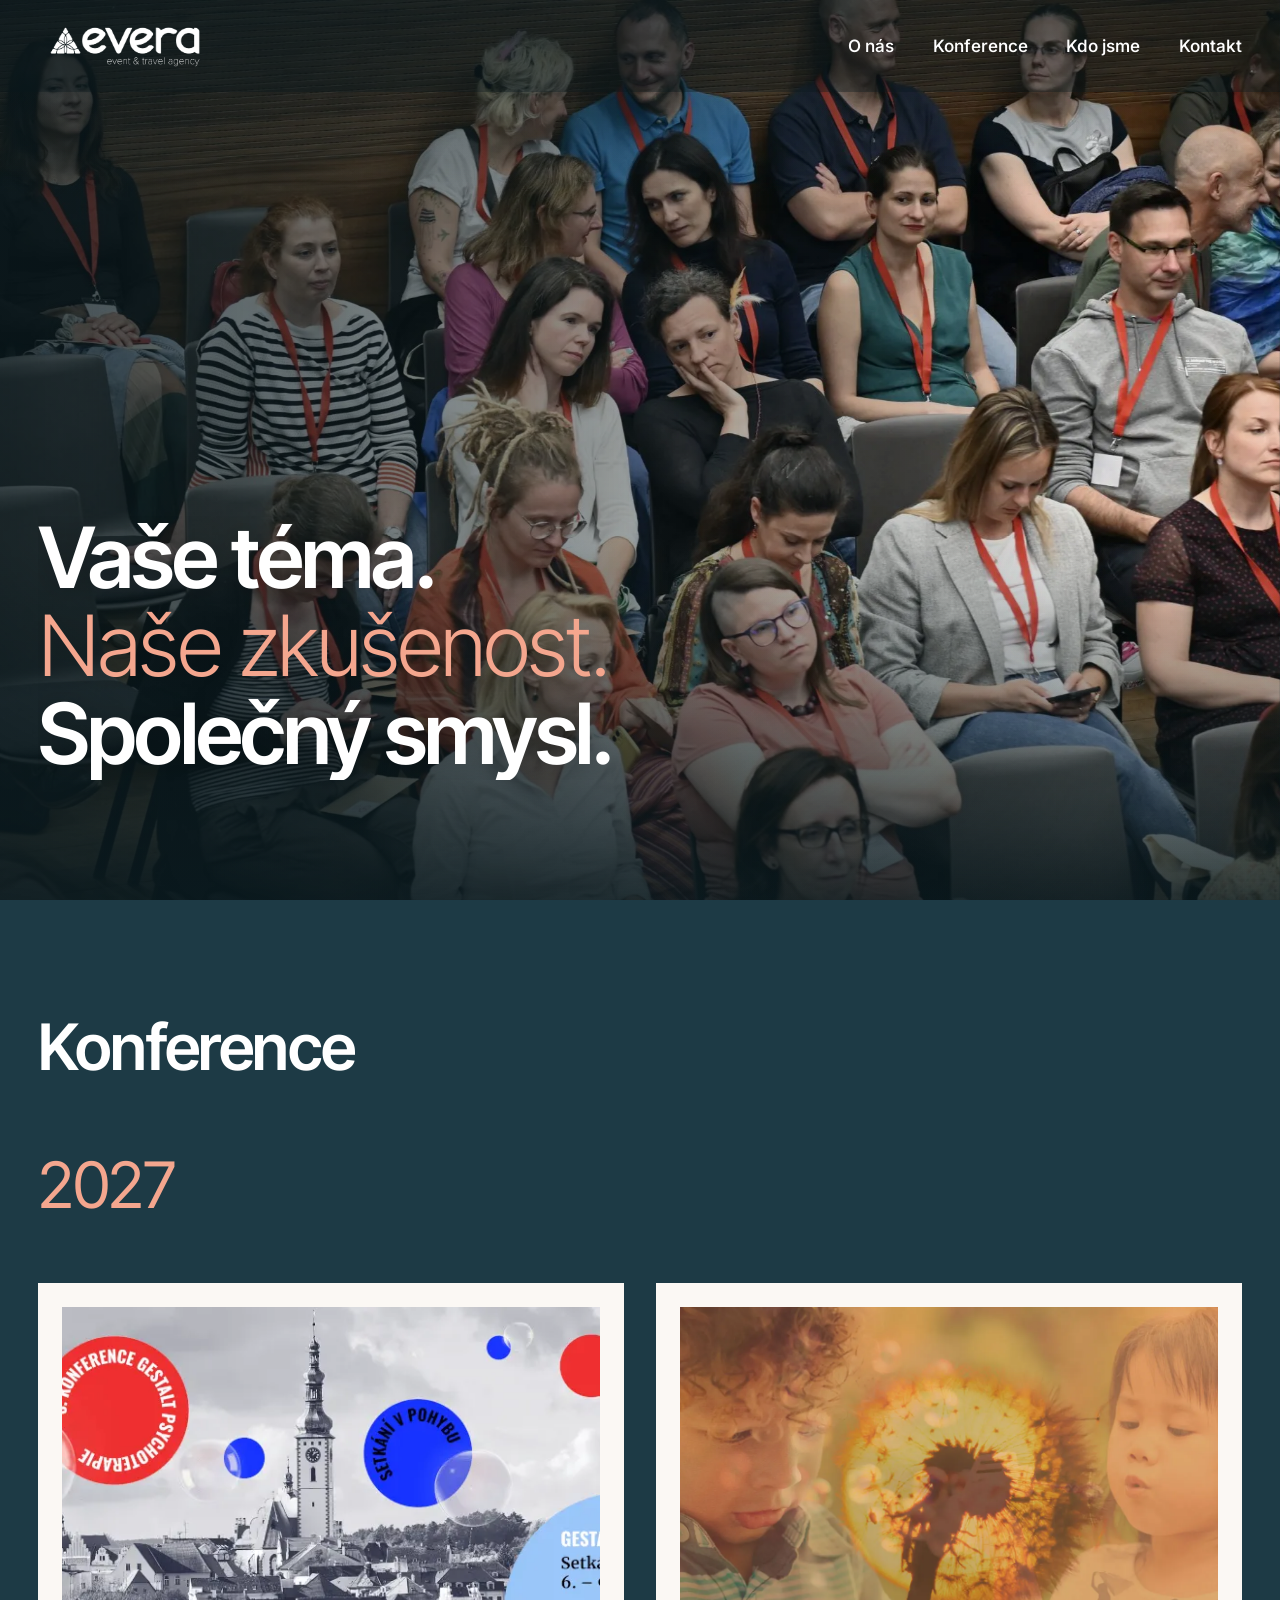
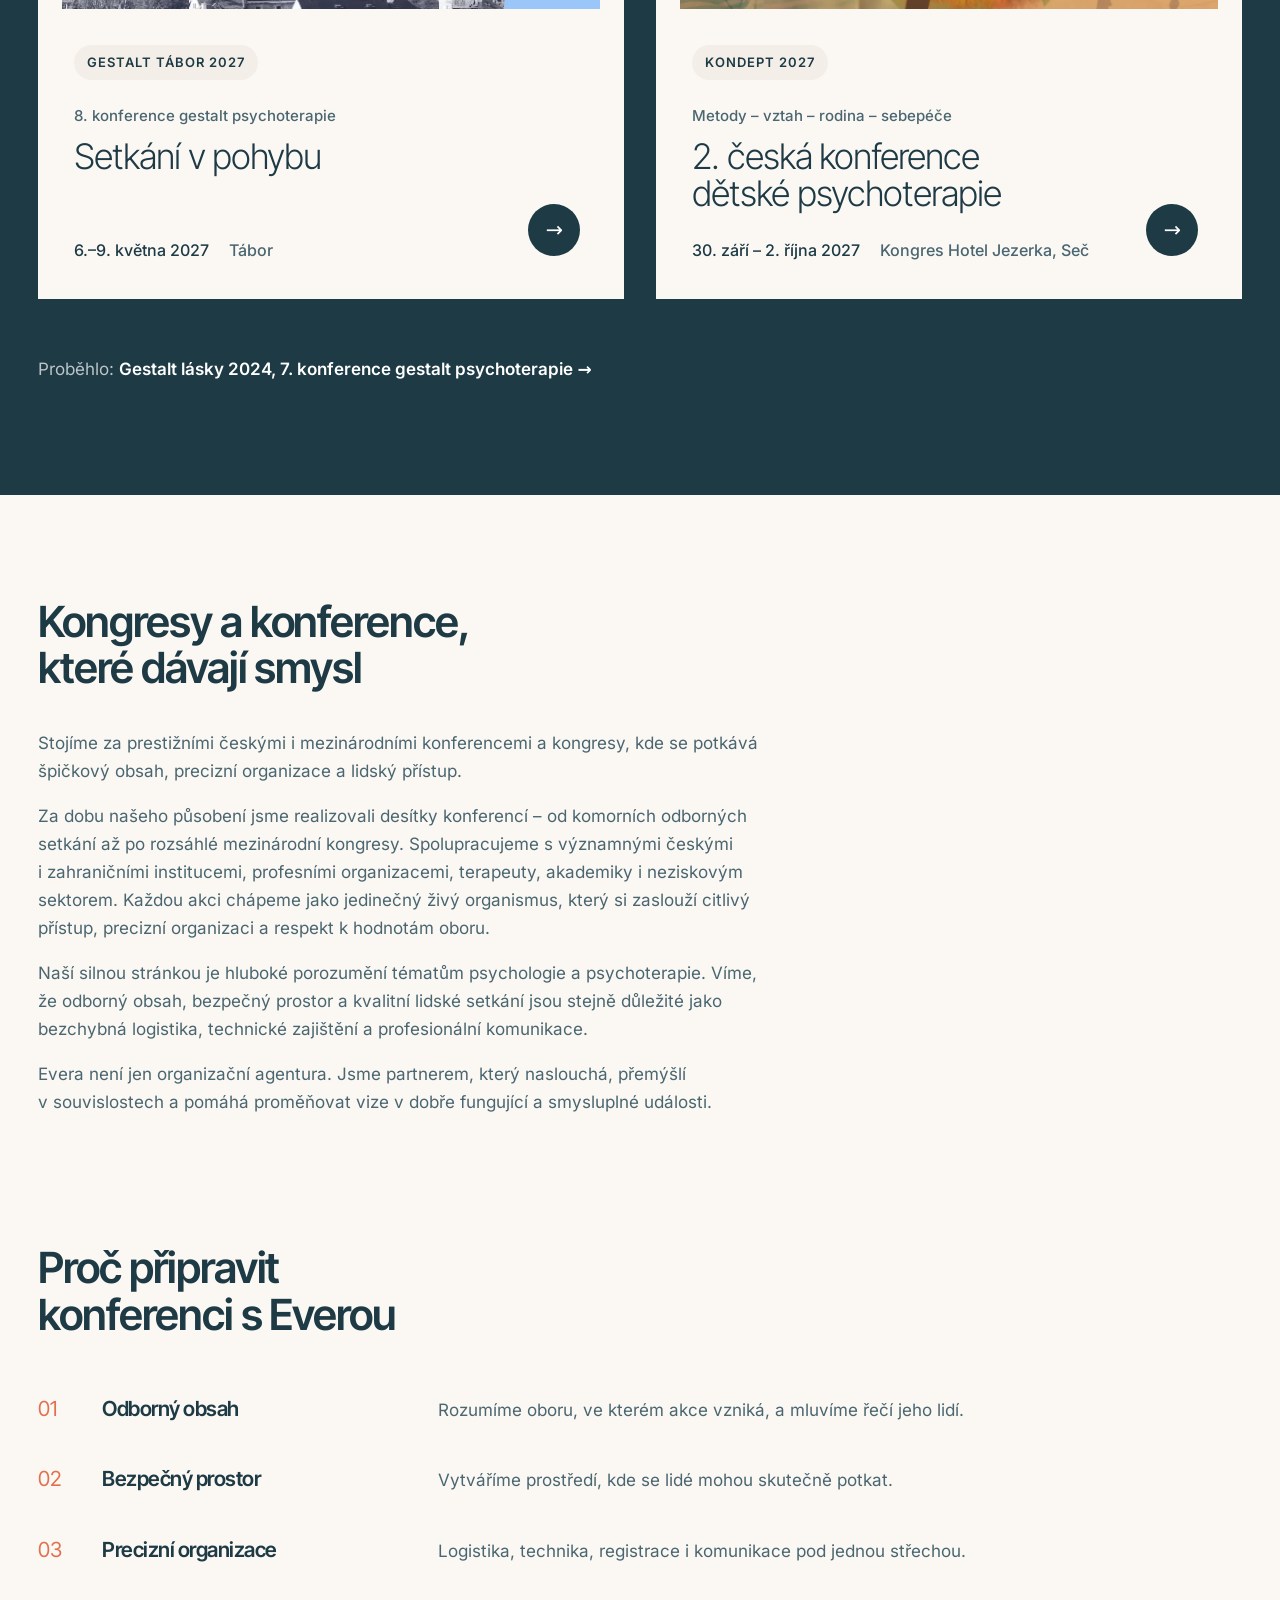
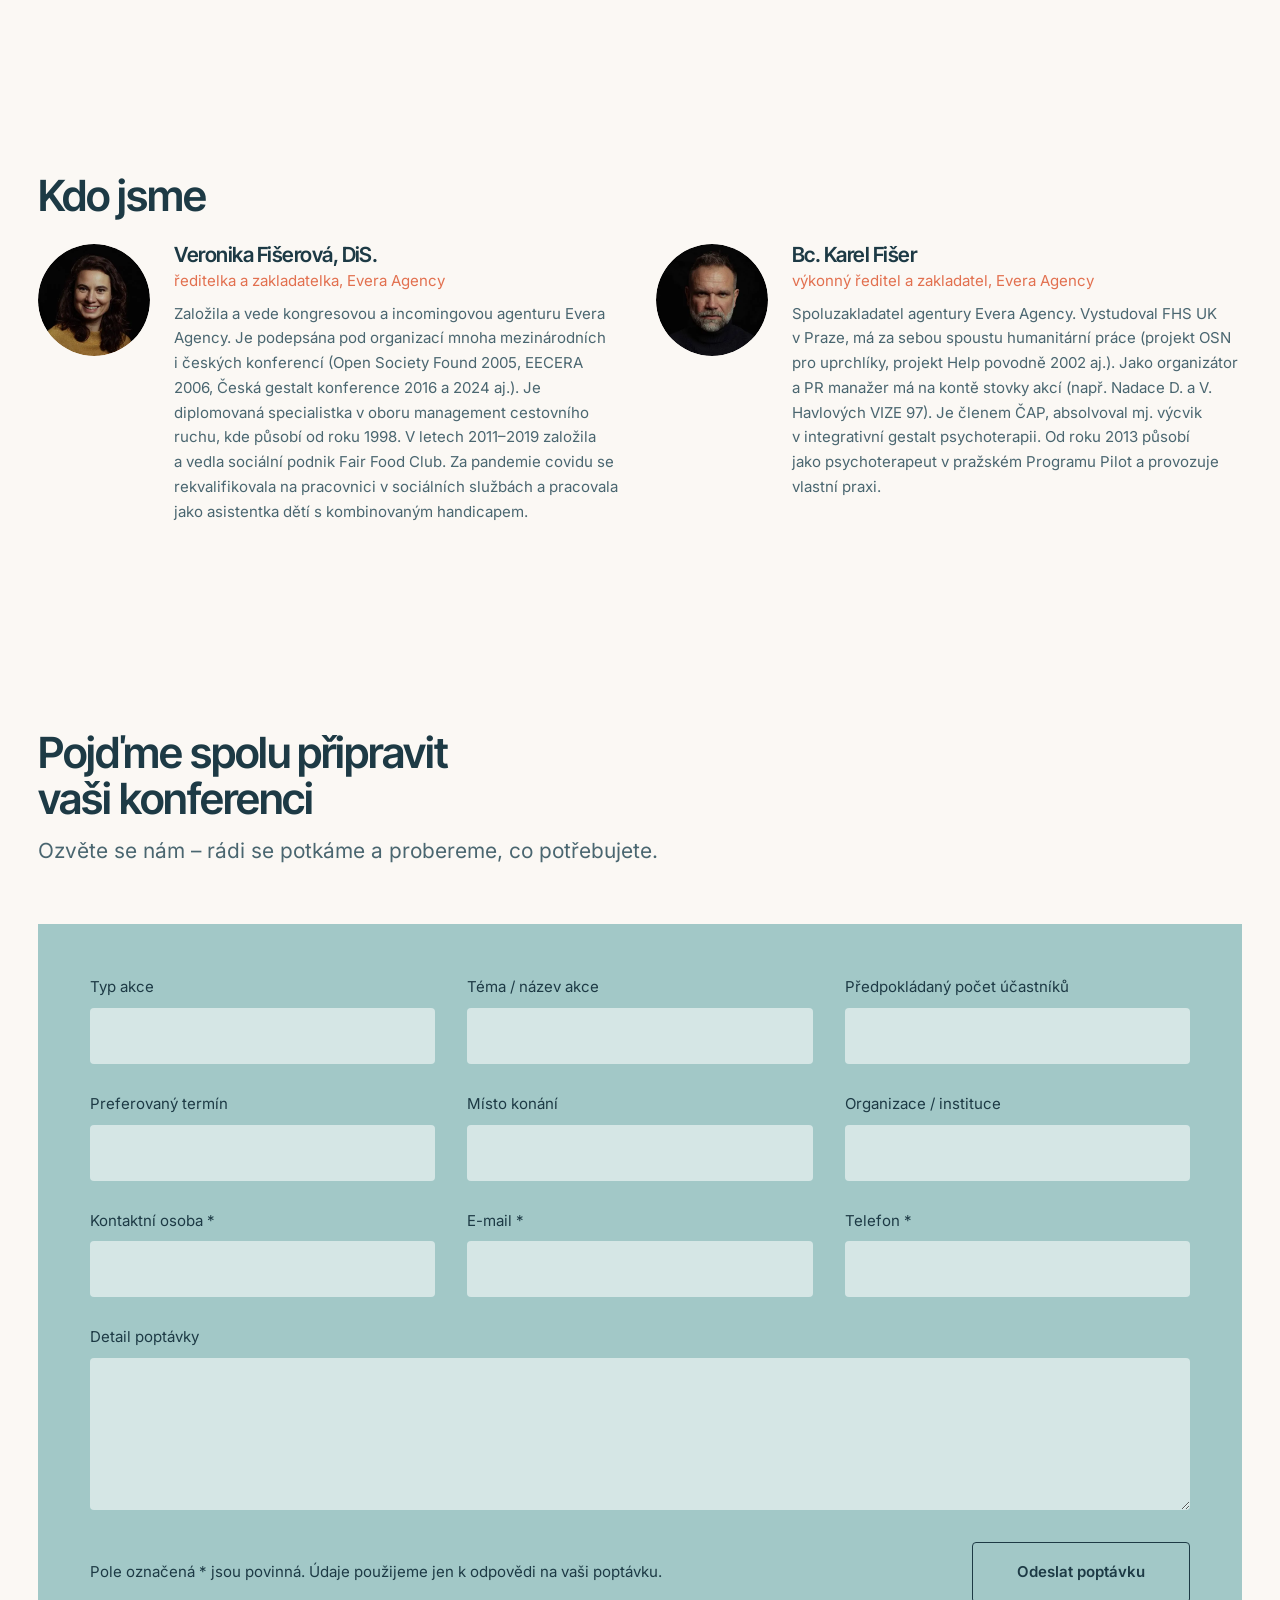
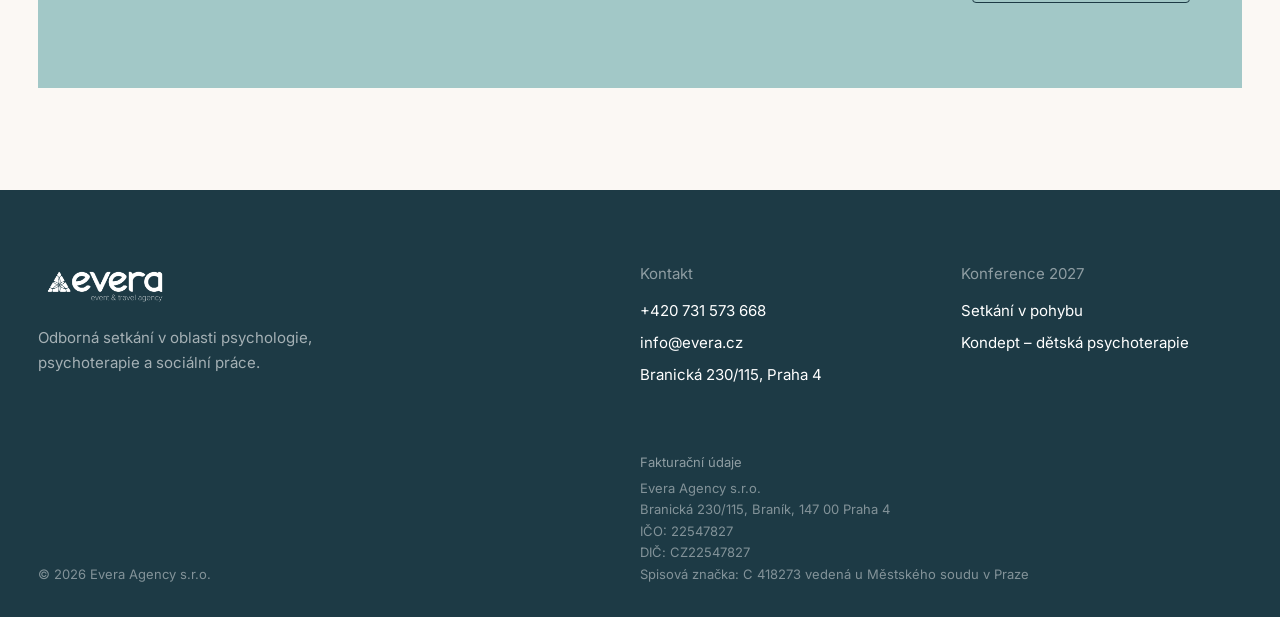
==== commit c2332942: "Konference 2027: kompaktní karty Co-Authored-By: Claude Opus 5.5 <noreply@anthropic.com>" ====
--- a/index.html
+++ b/index.html
@@ -9,4 +9,4 @@
           window.scrollTo(0, 0);
         }
       })();
-    </script><link rel="stylesheet" href="/_astro/Base.DVWzG__W.css"><link rel="stylesheet" href="/_astro/index.Chqy8OUb.css"></head><body data-astro-cid-hkbrpulz><div class="preloader" aria-hidden="true" data-astro-cid-hkbrpulz><p class="pre-slogan" data-astro-cid-hkbrpulz><span class="pl" data-astro-cid-hkbrpulz><span data-astro-cid-hkbrpulz>Vaše téma.</span></span><span class="pl" data-astro-cid-hkbrpulz><span class="pl-accent" data-astro-cid-hkbrpulz>Naše zkušenost.</span></span><span class="pl" data-astro-cid-hkbrpulz><span data-astro-cid-hkbrpulz>Společný smysl.</span></span></p><img class="pre-logo" src="/media/2026/01/logo_evera.webp" alt="" width="320" height="112" data-astro-cid-hkbrpulz></div><a class="skip" href="#obsah" data-astro-cid-hkbrpulz>Přeskočit na obsah</a><header class="site-header over" data-astro-cid-hkbrpulz><div class="wrap bar" data-astro-cid-hkbrpulz><a href="/" class="brand" aria-label="Evera – event &amp; travel agency" data-astro-cid-hkbrpulz><img src="/media/2026/01/logo_evera.webp" alt="Evera – event &amp; travel agency" width="160" height="56" data-astro-cid-hkbrpulz></a><nav aria-label="Hlavní navigace" class="menu" data-astro-cid-hkbrpulz><button class="toggle" type="button" aria-expanded="false" aria-controls="nav-list" aria-label="Otevřít menu" data-astro-cid-hkbrpulz><span data-astro-cid-hkbrpulz></span><span data-astro-cid-hkbrpulz></span></button><ul id="nav-list" data-astro-cid-hkbrpulz><li data-astro-cid-hkbrpulz><a href="/#o-nas" data-astro-cid-hkbrpulz>O nás</a></li><li data-astro-cid-hkbrpulz><a href="/#konference" data-astro-cid-hkbrpulz>Konference</a></li><li data-astro-cid-hkbrpulz><a href="/#kdo-jsme" data-astro-cid-hkbrpulz>Kdo jsme</a></li><li data-astro-cid-hkbrpulz><a href="/#kontakt" data-astro-cid-hkbrpulz>Kontakt</a></li></ul></nav></div></header><main id="obsah" data-astro-cid-hkbrpulz><section class="xhero" data-astro-cid-lcdefpme><img class="xhero-bg" data-edit="uvod.fotka" data-edit-type="image" data-edit-label="Úvod: velká fotka" src="/media/2023/06/DSC_0579-2.webp" srcset="/media/2023/06/DSC_0579-2-900.webp 900w, /media/2023/06/DSC_0579-2.webp 1920w" sizes="100vw" alt="" width="1920" height="1280" fetchpriority="high" decoding="async" data-astro-cid-lcdefpme><div class="wrap xhero-inner" data-astro-cid-lcdefpme><h1 class="xhero-title" data-astro-cid-lcdefpme><span class="line" data-astro-cid-lcdefpme><span data-edit="uvod.radek1" data-edit-label="Úvod: nadpis, 1. řádek" data-astro-cid-lcdefpme>Vaše téma.</span></span><span class="line" data-astro-cid-lcdefpme><span class="serif" data-edit="uvod.radek2" data-edit-label="Úvod: nadpis, 2. řádek (barevný)" data-astro-cid-lcdefpme>Naše zkušenost.</span></span><span class="line" data-astro-cid-lcdefpme><span data-edit="uvod.radek3" data-edit-label="Úvod: nadpis, 3. řádek" data-astro-cid-lcdefpme>Společný smysl.</span></span></h1></div></section><section class="konf" id="konference" data-astro-cid-lcdefpme><div class="wrap" data-astro-cid-lcdefpme><h2 class="konf-title" data-title data-astro-cid-lcdefpme><span data-edit="konference.nadpis" data-edit-label="Konference: nadpis" data-astro-cid-lcdefpme>Konference</span> <span class="serif" data-edit="konference.nadpis2" data-edit-label="Konference: nadpis, barevná část" data-astro-cid-lcdefpme>2027</span></h2><!-- Karty konferencí: seznam v Onestu (klient přidává, mění a řadí konference). Vzorem je první karta. --><div class="stack" data-edit="konference.seznam" data-edit-type="list" data-edit-label="Konference: konference na hlavní stránce" data-astro-cid-lcdefpme><article class="stack-card" data-astro-cid-lcdefpme><span class="sc-text" data-astro-cid-lcdefpme><span class="p-tag" data-edit-field="stitek" data-edit-label="Štítek (vlevo nahoře)" data-astro-cid-lcdefpme>Gestalt Tábor 2027</span><span class="p-body" data-astro-cid-lcdefpme><span class="p-kicker" data-edit-field="podtitul" data-edit-label="Text nad názvem" data-astro-cid-lcdefpme>8. konference gestalt psychoterapie</span><a class="p-title" href="/setkani-v-pohybu/" data-edit-field="odkaz" data-edit-label="Název a kam karta vede" data-astro-cid-lcdefpme>Setkání v pohybu</a><span class="p-meta" data-astro-cid-lcdefpme><span data-edit-field="kdy" data-edit-label="Kdy" data-astro-cid-lcdefpme>6.–9. května 2027</span><span data-edit-field="kde" data-edit-label="Kde" data-astro-cid-lcdefpme>Tábor</span></span></span><span class="p-go" aria-hidden="true" data-astro-cid-lcdefpme>→</span></span><span class="sc-media" data-astro-cid-lcdefpme><img src="/media/2026/01/bg_header-in.webp" alt="" loading="lazy" width="1200" height="669" data-edit-field="fotka" data-edit-label="Fotka" data-astro-cid-lcdefpme></span></article><article class="stack-card" data-astro-cid-lcdefpme><span class="sc-text" data-astro-cid-lcdefpme><span class="p-tag" data-edit-field="stitek" data-edit-label="Štítek (vlevo nahoře)" data-astro-cid-lcdefpme>Kondept 2027</span><span class="p-body" data-astro-cid-lcdefpme><span class="p-kicker" data-edit-field="podtitul" data-edit-label="Text nad názvem" data-astro-cid-lcdefpme>Metody – vztah – rodina – sebepéče</span><a class="p-title" href="/kondept2/" data-edit-field="odkaz" data-edit-label="Název a kam karta vede" data-astro-cid-lcdefpme>2. česká konference dětské psychoterapie</a><span class="p-meta" data-astro-cid-lcdefpme><span data-edit-field="kdy" data-edit-label="Kdy" data-astro-cid-lcdefpme>30. září – 2. října 2027</span><span data-edit-field="kde" data-edit-label="Kde" data-astro-cid-lcdefpme>Kongres Hotel Jezerka, Seč</span></span></span><span class="p-go" aria-hidden="true" data-astro-cid-lcdefpme>→</span></span><span class="sc-media" data-astro-cid-lcdefpme><img src="/media/2024/08/bg.webp" alt="" loading="lazy" width="1200" height="669" data-edit-field="fotka" data-edit-label="Fotka" data-astro-cid-lcdefpme></span></article></div><!-- proběhlé konference --><p class="konf-past" data-reveal data-astro-cid-lcdefpme>Proběhlo: <a href="/gestalt-lasky/" data-astro-cid-lcdefpme>Gestalt lásky 2024, 7. konference gestalt psychoterapie <span aria-hidden="true" data-astro-cid-lcdefpme>→</span></a></p></div></section><section class="section" id="o-nas" data-astro-cid-lcdefpme><div class="wrap about" data-astro-cid-lcdefpme><div data-astro-cid-lcdefpme><h2 data-title data-astro-cid-lcdefpme><span data-edit="onas.nadpis" data-edit-label="O nás: nadpis" data-astro-cid-lcdefpme>Kongresy a konference, které dávají smysl</span></h2></div><div class="prose" data-reveal style="--i:1" data-astro-cid-lcdefpme><p class="lede" data-edit="onas.uvod" data-edit-label="O nás: úvodní odstavec (větší písmo)" data-astro-cid-lcdefpme>Stojíme za prestižními českými i mezinárodními konferencemi a kongresy, kde se potkává špičkový obsah, precizní organizace a lidský přístup.</p><div data-edit="onas.text" data-edit-type="rich" data-edit-label="O nás: další odstavce" data-astro-cid-lcdefpme><p data-astro-cid-lcdefpme>Za dobu našeho působení jsme realizovali desítky konferencí – od komorních odborných setkání až po rozsáhlé mezinárodní kongresy. Spolupracujeme s významnými českými i zahraničními institucemi, profesními organizacemi, terapeuty, akademiky i neziskovým sektorem. Každou akci chápeme jako jedinečný živý organismus, který si zaslouží citlivý přístup, precizní organizaci a respekt k hodnotám oboru.</p><p data-astro-cid-lcdefpme>Naší silnou stránkou je hluboké porozumění tématům psychologie a psychoterapie. Víme, že odborný obsah, bezpečný prostor a kvalitní lidské setkání jsou stejně důležité jako bezchybná logistika, technické zajištění a profesionální komunikace.</p><p data-astro-cid-lcdefpme>Evera není jen organizační agentura. Jsme partnerem, který naslouchá, přemýšlí v souvislostech a pomáhá proměňovat vize v dobře fungující a smysluplné události.</p></div></div></div><div class="wrap pillars" data-astro-cid-lcdefpme><h2 class="pillars-title" data-title data-astro-cid-lcdefpme><span data-edit="duvody.nadpis" data-edit-label="Proč s Everou: nadpis" data-astro-cid-lcdefpme>Proč připravit konferenci s Everou</span></h2><div class="pillar-list" data-edit="duvody.seznam" data-edit-type="list" data-edit-label="Proč s Everou: důvody" data-astro-cid-lcdefpme><div class="pillar" data-reveal style="--i:0" data-astro-cid-lcdefpme><span class="num" aria-hidden="true" data-astro-cid-lcdefpme></span><h3 data-edit-field="nazev" data-edit-label="Název" data-astro-cid-lcdefpme>Odborný obsah</h3><p class="muted" data-edit-field="popis" data-edit-label="Popis" data-astro-cid-lcdefpme>Rozumíme oboru, ve kterém akce vzniká, a mluvíme řečí jeho lidí.</p></div><div class="pillar" data-reveal style="--i:1" data-astro-cid-lcdefpme><span class="num" aria-hidden="true" data-astro-cid-lcdefpme></span><h3 data-edit-field="nazev" data-edit-label="Název" data-astro-cid-lcdefpme>Bezpečný prostor</h3><p class="muted" data-edit-field="popis" data-edit-label="Popis" data-astro-cid-lcdefpme>Vytváříme prostředí, kde se lidé mohou skutečně potkat.</p></div><div class="pillar" data-reveal style="--i:2" data-astro-cid-lcdefpme><span class="num" aria-hidden="true" data-astro-cid-lcdefpme></span><h3 data-edit-field="nazev" data-edit-label="Název" data-astro-cid-lcdefpme>Precizní organizace</h3><p class="muted" data-edit-field="popis" data-edit-label="Popis" data-astro-cid-lcdefpme>Logistika, technika, registrace i komunikace pod jednou střechou.</p></div></div></div></section><section class="section" id="kdo-jsme" data-astro-cid-lcdefpme><div class="wrap" data-astro-cid-lcdefpme><div data-reveal data-astro-cid-lcdefpme><h2 data-title data-astro-cid-lcdefpme><span data-edit="tym.nadpis" data-edit-label="Kdo jsme: nadpis" data-astro-cid-lcdefpme>Kdo jsme</span></h2></div><div class="grid grid-2" data-edit="tym.lide" data-edit-type="list" data-edit-label="Kdo jsme: lidé" data-astro-cid-lcdefpme><article class="card person big" data-reveal style="--i:0" data-astro-cid-lcdefpme><span class="pimg" data-astro-cid-lcdefpme><img src="/media/2026/01/F-159-F10-400x400-1.webp" alt="Veronika Fišerová, DiS." loading="lazy" width="200" height="200" data-edit-field="fotka" data-edit-label="Fotka" data-astro-cid-lcdefpme></span><div data-astro-cid-lcdefpme><h3 data-edit-field="jmeno" data-edit-label="Jméno" data-astro-cid-lcdefpme>Veronika Fišerová, DiS.</h3><p class="role" data-edit-field="funkce" data-edit-label="Funkce" data-astro-cid-lcdefpme>ředitelka a zakladatelka, Evera Agency</p><p class="small muted" data-edit-field="popis" data-edit-label="Krátký životopis" data-astro-cid-lcdefpme>Založila a vede kongresovou a incomingovou agenturu Evera Agency. Je podepsána pod organizací mnoha mezinárodních i českých konferencí (Open Society Found 2005, EECERA 2006, Česká gestalt konference 2016 a 2024 aj.). Je diplomovaná specialistka v oboru management cestovního ruchu, kde působí od roku 1998. V letech 2011–2019 založila a vedla sociální podnik Fair Food Club. Za pandemie covidu se rekvalifikovala na pracovnici v sociálních službách a pracovala jako asistentka dětí s kombinovaným handicapem.</p></div></article><article class="card person big" data-reveal style="--i:1" data-astro-cid-lcdefpme><span class="pimg" data-astro-cid-lcdefpme><img src="/media/2026/01/F-349-400x400-1.webp" alt="Bc. Karel Fišer" loading="lazy" width="200" height="200" data-edit-field="fotka" data-edit-label="Fotka" data-astro-cid-lcdefpme></span><div data-astro-cid-lcdefpme><h3 data-edit-field="jmeno" data-edit-label="Jméno" data-astro-cid-lcdefpme>Bc. Karel Fišer</h3><p class="role" data-edit-field="funkce" data-edit-label="Funkce" data-astro-cid-lcdefpme>výkonný ředitel a zakladatel, Evera Agency</p><p class="small muted" data-edit-field="popis" data-edit-label="Krátký životopis" data-astro-cid-lcdefpme>Spoluzakladatel agentury Evera Agency. Vystudoval FHS UK v Praze, má za sebou spoustu humanitární práce (projekt OSN pro uprchlíky, projekt Help povodně 2002 aj.). Jako organizátor a PR manažer má na kontě stovky akcí (např. Nadace D. a V. Havlových VIZE 97). Je členem ČAP, absolvoval mj. výcvik v integrativní gestalt psychoterapii. Od roku 2013 působí jako psychoterapeut v pražském Programu Pilot a provozuje vlastní praxi.</p></div></article></div></div></section><section class="section contact" id="kontakt" data-astro-cid-lcdefpme><div class="wrap" data-astro-cid-lcdefpme><div class="contact-head" data-astro-cid-lcdefpme><h2 data-title data-astro-cid-lcdefpme><span data-edit="kontakt.nadpis" data-edit-label="Kontakt: nadpis" data-astro-cid-lcdefpme>Pojďme spolu připravit vaši konferenci</span></h2><p class="muted" data-reveal data-edit="kontakt.text" data-edit-label="Kontakt: text pod nadpisem" data-astro-cid-lcdefpme>Ozvěte se nám – rádi se potkáme a probereme, co potřebujete.</p></div><form id="poptavka" class="inquiry-form" action="#" method="post" data-key="7acb9782-4f2e-4721-98bb-f8764894fe96" data-subject="Nová poptávka z webu evera.cz" data-from="Evera web" data-astro-cid-biat5vty><div class="fields" data-stagger data-astro-cid-biat5vty><div class="field" data-astro-cid-biat5vty><label for="f-typ" data-astro-cid-biat5vty>Typ akce</label><input type="text" id="f-typ" name="typ_akce" maxlength="120" placeholder="Konference, kongres, seminář…" data-astro-cid-biat5vty></div><div class="field" data-astro-cid-biat5vty><label for="f-tema" data-astro-cid-biat5vty>Téma / název akce</label><input type="text" id="f-tema" name="tema" maxlength="160" placeholder="Např. konference dětské psychoterapie" data-astro-cid-biat5vty></div><div class="field" data-astro-cid-biat5vty><label for="f-pocet" data-astro-cid-biat5vty>Předpokládaný počet účastníků</label><input type="text" id="f-pocet" name="pocet_ucastniku" maxlength="40" inputmode="numeric" placeholder="Např. 250" data-astro-cid-biat5vty></div><div class="field" data-astro-cid-biat5vty><label for="f-termin" data-astro-cid-biat5vty>Preferovaný termín</label><input type="text" id="f-termin" name="termin" maxlength="60" placeholder="Měsíc a rok nebo konkrétní datum" data-astro-cid-biat5vty></div><div class="field" data-astro-cid-biat5vty><label for="f-misto" data-astro-cid-biat5vty>Místo konání</label><input type="text" id="f-misto" name="misto" maxlength="160" placeholder="Město, případně hotel nebo sál" data-astro-cid-biat5vty></div><div class="field" data-astro-cid-biat5vty><label for="f-org" data-astro-cid-biat5vty>Organizace / instituce</label><input type="text" id="f-org" name="organizace" maxlength="160" autocomplete="organization" placeholder="Název organizace" data-astro-cid-biat5vty></div><div class="field" data-astro-cid-biat5vty><label for="f-osoba" data-astro-cid-biat5vty>Kontaktní osoba *</label><input type="text" id="f-osoba" name="kontaktni_osoba" required maxlength="120" autocomplete="name" placeholder="Jméno a příjmení" data-astro-cid-biat5vty></div><div class="field" data-astro-cid-biat5vty><label for="f-email" data-astro-cid-biat5vty>E-mail *</label><input type="email" id="f-email" name="email" required maxlength="160" autocomplete="email" placeholder="vas@email.cz" data-astro-cid-biat5vty></div><div class="field" data-astro-cid-biat5vty><label for="f-tel" data-astro-cid-biat5vty>Telefon *</label><input type="tel" id="f-tel" name="telefon" required maxlength="40" inputmode="tel" autocomplete="tel" placeholder="+420 000 000 000" data-astro-cid-biat5vty></div><div class="field wide" data-astro-cid-biat5vty><label for="f-detail" data-astro-cid-biat5vty>Detail poptávky</label><textarea id="f-detail" name="detail" maxlength="3000" placeholder="Bližší informace o akci – program, ubytování, technické zázemí…" data-astro-cid-biat5vty></textarea></div><!-- ochrana proti spamu (Web3Forms) – pole vidí jen roboti --><input type="checkbox" name="botcheck" class="hp" tabindex="-1" autocomplete="off" aria-hidden="true" data-astro-cid-biat5vty></div><div class="form-foot" data-astro-cid-biat5vty><p class="form-note" data-astro-cid-biat5vty>Pole označená * jsou povinná. Údaje použijeme jen k odpovědi na vaši poptávku.</p><button type="submit" class="form-submit" data-astro-cid-biat5vty>Odeslat poptávku</button></div><p class="form-status" role="status" aria-live="polite" data-astro-cid-biat5vty></p></form><script type="module">document.querySelectorAll(`form.inquiry-form`).forEach(e=>{e.setAttribute(`novalidate`,``);let t=e.querySelector(`.form-status`),n=e.querySelector(`.form-submit`),r=e=>{t&&(t.textContent=e)},i=()=>{let t=null;return e.querySelectorAll(`.field input, .field textarea`).forEach(e=>{let n=e.checkValidity();e.closest(`.field`)?.classList.toggle(`field-invalid`,!n),!n&&!t&&(t=e)}),t};e.addEventListener(`input`,e=>{let t=e.target,n=t.closest?.(`.field`);n?.classList.contains(`field-invalid`)&&t.checkValidity()&&n.classList.remove(`field-invalid`)}),e.addEventListener(`submit`,t=>{t.preventDefault();let a=i();if(a){a.focus(),r(`Vyplňte prosím povinná pole.`);return}let o=e.dataset.key;if(!o){r(`Formulář zatím není napojený na e-mail. Napište nám prosím na info@evera.cz.`);return}let s=n?.textContent??``;n&&(n.disabled=!0,n.textContent=`Odesílám…`),r(``);let c=new FormData(e);c.append(`access_key`,o),c.append(`subject`,e.dataset.subject||`Nová poptávka`),c.append(`from_name`,e.dataset.from||`Web`);let l=e.querySelector(`#f-email`)?.value;l&&c.append(`replyto`,l),fetch(`https://api.web3forms.com/submit`,{method:`POST`,headers:{Accept:`application/json`},body:c}).then(e=>e.json()).then(e=>{if(e&&e.success)window.location.href=`/odeslano/`;else throw Error(`fail`)}).catch(()=>{n&&(n.disabled=!1,n.textContent=s),r(`Odeslání se nezdařilo. Zkuste to prosím znovu, nebo nám napište na info@evera.cz.`)})})});</script></div></section></main><footer class="site-footer" data-astro-cid-hkbrpulz><div class="wrap foot" data-astro-cid-hkbrpulz><div class="foot-brand" data-astro-cid-hkbrpulz><img src="/media/2026/01/logo_evera.webp" alt="Evera" width="160" height="56" class="foot-logo" data-astro-cid-hkbrpulz><p data-edit="paticka.popis" data-edit-label="Patička (na všech stránkách): popis pod logem" data-astro-cid-hkbrpulz>Odborná setkání v oblasti psychologie, psychoterapie a sociální práce.</p></div><div class="foot-col" data-astro-cid-hkbrpulz><span class="foot-label" data-astro-cid-hkbrpulz>Kontakt</span><a href="tel:+420731573668" data-edit="paticka.telefon" data-edit-type="link" data-edit-label="Patička (na všech stránkách): telefon" data-astro-cid-hkbrpulz>+420 731 573 668</a><a href="mailto:info@evera.cz" data-edit="paticka.email" data-edit-type="link" data-edit-label="Patička (na všech stránkách): e-mail" data-astro-cid-hkbrpulz>info@evera.cz</a><span data-edit="paticka.adresa" data-edit-label="Patička (na všech stránkách): adresa" data-astro-cid-hkbrpulz>Branická 230/115, Praha 4</span></div><div class="foot-col" data-astro-cid-hkbrpulz><span class="foot-label" data-astro-cid-hkbrpulz>Konference 2027</span><a href="/setkani-v-pohybu/" data-astro-cid-hkbrpulz>Setkání v pohybu</a><a href="/kondept2/" data-astro-cid-hkbrpulz>Kondept – dětská psychoterapie</a></div></div><div class="wrap legal" data-astro-cid-hkbrpulz><span data-astro-cid-hkbrpulz>© 2026 Evera Agency s.r.o.</span><span class="billing" data-edit="paticka.fakturace" data-edit-label="Patička (na všech stránkách): fakturační údaje" data-astro-cid-hkbrpulz><span class="foot-label" data-astro-cid-hkbrpulz>Fakturační údaje</span>Evera Agency s.r.o.<br data-astro-cid-hkbrpulz>Branická 230/115, Braník, 147 00 Praha 4<br data-astro-cid-hkbrpulz>IČO: 22547827<br data-astro-cid-hkbrpulz>DIČ: CZ22547827<br data-astro-cid-hkbrpulz>Spisová značka: C 418273 vedená u Městského soudu v Praze</span></div></footer><script type="module" src="/_astro/Base.astro_astro_type_script_index_0_lang.B3s3zTXI.js"></script></body></html><script type="module">var e=()=>[...document.querySelectorAll(`.stack-card`)];document.addEventListener(`click`,e=>{let t=e.target.closest?.(`.stack-card`);t&&!e.target.closest(`a`)&&t.querySelector(`a.p-title`)?.click()});var t=window.matchMedia(`(prefers-reduced-motion: reduce)`).matches,n=!1,r=document.querySelector(`.xhero-bg`),i=document.querySelector(`.xhero-title`),a=()=>{if(n=!1,!t&&r&&i){let e=window.scrollY,t=window.innerHeight;e<t*1.2&&(r.style.translate=`0 ${(e*.3).toFixed(1)}px`,i.style.translate=`0 ${(e*-.12).toFixed(1)}px`,i.style.opacity=String(Math.max(0,1-e/(t*.75)).toFixed(3)))}let a=e();for(let e=0;e<a.length-1;e++){let t=a[e];t.style.transform=``,t.style.setProperty(`--dim`,`0`)}},o=()=>{n||(n=!0,requestAnimationFrame(a))};window.addEventListener(`scroll`,o,{passive:!0}),window.addEventListener(`resize`,o),a();</script>+    </script><link rel="stylesheet" href="/_astro/Base.DVWzG__W.css"><link rel="stylesheet" href="/_astro/index.BuRMyCcA.css"></head><body data-astro-cid-hkbrpulz><div class="preloader" aria-hidden="true" data-astro-cid-hkbrpulz><p class="pre-slogan" data-astro-cid-hkbrpulz><span class="pl" data-astro-cid-hkbrpulz><span data-astro-cid-hkbrpulz>Vaše téma.</span></span><span class="pl" data-astro-cid-hkbrpulz><span class="pl-accent" data-astro-cid-hkbrpulz>Naše zkušenost.</span></span><span class="pl" data-astro-cid-hkbrpulz><span data-astro-cid-hkbrpulz>Společný smysl.</span></span></p><img class="pre-logo" src="/media/2026/01/logo_evera.webp" alt="" width="320" height="112" data-astro-cid-hkbrpulz></div><a class="skip" href="#obsah" data-astro-cid-hkbrpulz>Přeskočit na obsah</a><header class="site-header over" data-astro-cid-hkbrpulz><div class="wrap bar" data-astro-cid-hkbrpulz><a href="/" class="brand" aria-label="Evera – event &amp; travel agency" data-astro-cid-hkbrpulz><img src="/media/2026/01/logo_evera.webp" alt="Evera – event &amp; travel agency" width="160" height="56" data-astro-cid-hkbrpulz></a><nav aria-label="Hlavní navigace" class="menu" data-astro-cid-hkbrpulz><button class="toggle" type="button" aria-expanded="false" aria-controls="nav-list" aria-label="Otevřít menu" data-astro-cid-hkbrpulz><span data-astro-cid-hkbrpulz></span><span data-astro-cid-hkbrpulz></span></button><ul id="nav-list" data-astro-cid-hkbrpulz><li data-astro-cid-hkbrpulz><a href="/#o-nas" data-astro-cid-hkbrpulz>O nás</a></li><li data-astro-cid-hkbrpulz><a href="/#konference" data-astro-cid-hkbrpulz>Konference</a></li><li data-astro-cid-hkbrpulz><a href="/#kdo-jsme" data-astro-cid-hkbrpulz>Kdo jsme</a></li><li data-astro-cid-hkbrpulz><a href="/#kontakt" data-astro-cid-hkbrpulz>Kontakt</a></li></ul></nav></div></header><main id="obsah" data-astro-cid-hkbrpulz><section class="xhero" data-astro-cid-lcdefpme><img class="xhero-bg" data-edit="uvod.fotka" data-edit-type="image" data-edit-label="Úvod: velká fotka" src="/media/2023/06/DSC_0579-2.webp" srcset="/media/2023/06/DSC_0579-2-900.webp 900w, /media/2023/06/DSC_0579-2.webp 1920w" sizes="100vw" alt="" width="1920" height="1280" fetchpriority="high" decoding="async" data-astro-cid-lcdefpme><div class="wrap xhero-inner" data-astro-cid-lcdefpme><h1 class="xhero-title" data-astro-cid-lcdefpme><span class="line" data-astro-cid-lcdefpme><span data-edit="uvod.radek1" data-edit-label="Úvod: nadpis, 1. řádek" data-astro-cid-lcdefpme>Vaše téma.</span></span><span class="line" data-astro-cid-lcdefpme><span class="serif" data-edit="uvod.radek2" data-edit-label="Úvod: nadpis, 2. řádek (barevný)" data-astro-cid-lcdefpme>Naše zkušenost.</span></span><span class="line" data-astro-cid-lcdefpme><span data-edit="uvod.radek3" data-edit-label="Úvod: nadpis, 3. řádek" data-astro-cid-lcdefpme>Společný smysl.</span></span></h1></div></section><section class="konf" id="konference" data-astro-cid-lcdefpme><div class="wrap" data-astro-cid-lcdefpme><h2 class="konf-title" data-title data-astro-cid-lcdefpme><span data-edit="konference.nadpis" data-edit-label="Konference: nadpis" data-astro-cid-lcdefpme>Konference</span> <span class="serif" data-edit="konference.nadpis2" data-edit-label="Konference: nadpis, barevná část" data-astro-cid-lcdefpme>2027</span></h2><!-- Karty konferencí: seznam v Onestu (klient přidává, mění a řadí konference). Vzorem je první karta. --><div class="stack" data-edit="konference.seznam" data-edit-type="list" data-edit-label="Konference: konference na hlavní stránce" data-astro-cid-lcdefpme><article class="stack-card" data-astro-cid-lcdefpme><span class="sc-text" data-astro-cid-lcdefpme><span class="p-tag" data-edit-field="stitek" data-edit-label="Štítek (vlevo nahoře)" data-astro-cid-lcdefpme>Gestalt Tábor 2027</span><span class="p-body" data-astro-cid-lcdefpme><span class="p-kicker" data-edit-field="podtitul" data-edit-label="Text nad názvem" data-astro-cid-lcdefpme>8. konference gestalt psychoterapie</span><a class="p-title" href="/setkani-v-pohybu/" data-edit-field="odkaz" data-edit-label="Název a kam karta vede" data-astro-cid-lcdefpme>Setkání v pohybu</a><span class="p-meta" data-astro-cid-lcdefpme><span data-edit-field="kdy" data-edit-label="Kdy" data-astro-cid-lcdefpme>6.–9. května 2027</span><span data-edit-field="kde" data-edit-label="Kde" data-astro-cid-lcdefpme>Tábor</span></span></span><span class="p-go" aria-hidden="true" data-astro-cid-lcdefpme>→</span></span><span class="sc-media" data-astro-cid-lcdefpme><img src="/media/2026/01/bg_header-in.webp" alt="" loading="lazy" width="1200" height="669" data-edit-field="fotka" data-edit-label="Fotka" data-astro-cid-lcdefpme></span></article><article class="stack-card" data-astro-cid-lcdefpme><span class="sc-text" data-astro-cid-lcdefpme><span class="p-tag" data-edit-field="stitek" data-edit-label="Štítek (vlevo nahoře)" data-astro-cid-lcdefpme>Kondept 2027</span><span class="p-body" data-astro-cid-lcdefpme><span class="p-kicker" data-edit-field="podtitul" data-edit-label="Text nad názvem" data-astro-cid-lcdefpme>Metody – vztah – rodina – sebepéče</span><a class="p-title" href="/kondept2/" data-edit-field="odkaz" data-edit-label="Název a kam karta vede" data-astro-cid-lcdefpme>2. česká konference dětské psychoterapie</a><span class="p-meta" data-astro-cid-lcdefpme><span data-edit-field="kdy" data-edit-label="Kdy" data-astro-cid-lcdefpme>30. září – 2. října 2027</span><span data-edit-field="kde" data-edit-label="Kde" data-astro-cid-lcdefpme>Kongres Hotel Jezerka, Seč</span></span></span><span class="p-go" aria-hidden="true" data-astro-cid-lcdefpme>→</span></span><span class="sc-media" data-astro-cid-lcdefpme><img src="/media/2024/08/bg.webp" alt="" loading="lazy" width="1200" height="669" data-edit-field="fotka" data-edit-label="Fotka" data-astro-cid-lcdefpme></span></article></div><!-- proběhlé konference --><p class="konf-past" data-reveal data-astro-cid-lcdefpme>Proběhlo: <a href="/gestalt-lasky/" data-astro-cid-lcdefpme>Gestalt lásky 2024, 7. konference gestalt psychoterapie <span aria-hidden="true" data-astro-cid-lcdefpme>→</span></a></p></div></section><section class="section" id="o-nas" data-astro-cid-lcdefpme><div class="wrap about" data-astro-cid-lcdefpme><div data-astro-cid-lcdefpme><h2 data-title data-astro-cid-lcdefpme><span data-edit="onas.nadpis" data-edit-label="O nás: nadpis" data-astro-cid-lcdefpme>Kongresy a konference, které dávají smysl</span></h2></div><div class="prose" data-reveal style="--i:1" data-astro-cid-lcdefpme><p class="lede" data-edit="onas.uvod" data-edit-label="O nás: úvodní odstavec (větší písmo)" data-astro-cid-lcdefpme>Stojíme za prestižními českými i mezinárodními konferencemi a kongresy, kde se potkává špičkový obsah, precizní organizace a lidský přístup.</p><div data-edit="onas.text" data-edit-type="rich" data-edit-label="O nás: další odstavce" data-astro-cid-lcdefpme><p data-astro-cid-lcdefpme>Za dobu našeho působení jsme realizovali desítky konferencí – od komorních odborných setkání až po rozsáhlé mezinárodní kongresy. Spolupracujeme s významnými českými i zahraničními institucemi, profesními organizacemi, terapeuty, akademiky i neziskovým sektorem. Každou akci chápeme jako jedinečný živý organismus, který si zaslouží citlivý přístup, precizní organizaci a respekt k hodnotám oboru.</p><p data-astro-cid-lcdefpme>Naší silnou stránkou je hluboké porozumění tématům psychologie a psychoterapie. Víme, že odborný obsah, bezpečný prostor a kvalitní lidské setkání jsou stejně důležité jako bezchybná logistika, technické zajištění a profesionální komunikace.</p><p data-astro-cid-lcdefpme>Evera není jen organizační agentura. Jsme partnerem, který naslouchá, přemýšlí v souvislostech a pomáhá proměňovat vize v dobře fungující a smysluplné události.</p></div></div></div><div class="wrap pillars" data-astro-cid-lcdefpme><h2 class="pillars-title" data-title data-astro-cid-lcdefpme><span data-edit="duvody.nadpis" data-edit-label="Proč s Everou: nadpis" data-astro-cid-lcdefpme>Proč připravit konferenci s Everou</span></h2><div class="pillar-list" data-edit="duvody.seznam" data-edit-type="list" data-edit-label="Proč s Everou: důvody" data-astro-cid-lcdefpme><div class="pillar" data-reveal style="--i:0" data-astro-cid-lcdefpme><span class="num" aria-hidden="true" data-astro-cid-lcdefpme></span><h3 data-edit-field="nazev" data-edit-label="Název" data-astro-cid-lcdefpme>Odborný obsah</h3><p class="muted" data-edit-field="popis" data-edit-label="Popis" data-astro-cid-lcdefpme>Rozumíme oboru, ve kterém akce vzniká, a mluvíme řečí jeho lidí.</p></div><div class="pillar" data-reveal style="--i:1" data-astro-cid-lcdefpme><span class="num" aria-hidden="true" data-astro-cid-lcdefpme></span><h3 data-edit-field="nazev" data-edit-label="Název" data-astro-cid-lcdefpme>Bezpečný prostor</h3><p class="muted" data-edit-field="popis" data-edit-label="Popis" data-astro-cid-lcdefpme>Vytváříme prostředí, kde se lidé mohou skutečně potkat.</p></div><div class="pillar" data-reveal style="--i:2" data-astro-cid-lcdefpme><span class="num" aria-hidden="true" data-astro-cid-lcdefpme></span><h3 data-edit-field="nazev" data-edit-label="Název" data-astro-cid-lcdefpme>Precizní organizace</h3><p class="muted" data-edit-field="popis" data-edit-label="Popis" data-astro-cid-lcdefpme>Logistika, technika, registrace i komunikace pod jednou střechou.</p></div></div></div></section><section class="section" id="kdo-jsme" data-astro-cid-lcdefpme><div class="wrap" data-astro-cid-lcdefpme><div data-reveal data-astro-cid-lcdefpme><h2 data-title data-astro-cid-lcdefpme><span data-edit="tym.nadpis" data-edit-label="Kdo jsme: nadpis" data-astro-cid-lcdefpme>Kdo jsme</span></h2></div><div class="grid grid-2" data-edit="tym.lide" data-edit-type="list" data-edit-label="Kdo jsme: lidé" data-astro-cid-lcdefpme><article class="card person big" data-reveal style="--i:0" data-astro-cid-lcdefpme><span class="pimg" data-astro-cid-lcdefpme><img src="/media/2026/01/F-159-F10-400x400-1.webp" alt="Veronika Fišerová, DiS." loading="lazy" width="200" height="200" data-edit-field="fotka" data-edit-label="Fotka" data-astro-cid-lcdefpme></span><div data-astro-cid-lcdefpme><h3 data-edit-field="jmeno" data-edit-label="Jméno" data-astro-cid-lcdefpme>Veronika Fišerová, DiS.</h3><p class="role" data-edit-field="funkce" data-edit-label="Funkce" data-astro-cid-lcdefpme>ředitelka a zakladatelka, Evera Agency</p><p class="small muted" data-edit-field="popis" data-edit-label="Krátký životopis" data-astro-cid-lcdefpme>Založila a vede kongresovou a incomingovou agenturu Evera Agency. Je podepsána pod organizací mnoha mezinárodních i českých konferencí (Open Society Found 2005, EECERA 2006, Česká gestalt konference 2016 a 2024 aj.). Je diplomovaná specialistka v oboru management cestovního ruchu, kde působí od roku 1998. V letech 2011–2019 založila a vedla sociální podnik Fair Food Club. Za pandemie covidu se rekvalifikovala na pracovnici v sociálních službách a pracovala jako asistentka dětí s kombinovaným handicapem.</p></div></article><article class="card person big" data-reveal style="--i:1" data-astro-cid-lcdefpme><span class="pimg" data-astro-cid-lcdefpme><img src="/media/2026/01/F-349-400x400-1.webp" alt="Bc. Karel Fišer" loading="lazy" width="200" height="200" data-edit-field="fotka" data-edit-label="Fotka" data-astro-cid-lcdefpme></span><div data-astro-cid-lcdefpme><h3 data-edit-field="jmeno" data-edit-label="Jméno" data-astro-cid-lcdefpme>Bc. Karel Fišer</h3><p class="role" data-edit-field="funkce" data-edit-label="Funkce" data-astro-cid-lcdefpme>výkonný ředitel a zakladatel, Evera Agency</p><p class="small muted" data-edit-field="popis" data-edit-label="Krátký životopis" data-astro-cid-lcdefpme>Spoluzakladatel agentury Evera Agency. Vystudoval FHS UK v Praze, má za sebou spoustu humanitární práce (projekt OSN pro uprchlíky, projekt Help povodně 2002 aj.). Jako organizátor a PR manažer má na kontě stovky akcí (např. Nadace D. a V. Havlových VIZE 97). Je členem ČAP, absolvoval mj. výcvik v integrativní gestalt psychoterapii. Od roku 2013 působí jako psychoterapeut v pražském Programu Pilot a provozuje vlastní praxi.</p></div></article></div></div></section><section class="section contact" id="kontakt" data-astro-cid-lcdefpme><div class="wrap" data-astro-cid-lcdefpme><div class="contact-head" data-astro-cid-lcdefpme><h2 data-title data-astro-cid-lcdefpme><span data-edit="kontakt.nadpis" data-edit-label="Kontakt: nadpis" data-astro-cid-lcdefpme>Pojďme spolu připravit vaši konferenci</span></h2><p class="muted" data-reveal data-edit="kontakt.text" data-edit-label="Kontakt: text pod nadpisem" data-astro-cid-lcdefpme>Ozvěte se nám – rádi se potkáme a probereme, co potřebujete.</p></div><form id="poptavka" class="inquiry-form" action="#" method="post" data-key="7acb9782-4f2e-4721-98bb-f8764894fe96" data-subject="Nová poptávka z webu evera.cz" data-from="Evera web" data-astro-cid-biat5vty><div class="fields" data-stagger data-astro-cid-biat5vty><div class="field" data-astro-cid-biat5vty><label for="f-typ" data-astro-cid-biat5vty>Typ akce</label><input type="text" id="f-typ" name="typ_akce" maxlength="120" placeholder="Konference, kongres, seminář…" data-astro-cid-biat5vty></div><div class="field" data-astro-cid-biat5vty><label for="f-tema" data-astro-cid-biat5vty>Téma / název akce</label><input type="text" id="f-tema" name="tema" maxlength="160" placeholder="Např. konference dětské psychoterapie" data-astro-cid-biat5vty></div><div class="field" data-astro-cid-biat5vty><label for="f-pocet" data-astro-cid-biat5vty>Předpokládaný počet účastníků</label><input type="text" id="f-pocet" name="pocet_ucastniku" maxlength="40" inputmode="numeric" placeholder="Např. 250" data-astro-cid-biat5vty></div><div class="field" data-astro-cid-biat5vty><label for="f-termin" data-astro-cid-biat5vty>Preferovaný termín</label><input type="text" id="f-termin" name="termin" maxlength="60" placeholder="Měsíc a rok nebo konkrétní datum" data-astro-cid-biat5vty></div><div class="field" data-astro-cid-biat5vty><label for="f-misto" data-astro-cid-biat5vty>Místo konání</label><input type="text" id="f-misto" name="misto" maxlength="160" placeholder="Město, případně hotel nebo sál" data-astro-cid-biat5vty></div><div class="field" data-astro-cid-biat5vty><label for="f-org" data-astro-cid-biat5vty>Organizace / instituce</label><input type="text" id="f-org" name="organizace" maxlength="160" autocomplete="organization" placeholder="Název organizace" data-astro-cid-biat5vty></div><div class="field" data-astro-cid-biat5vty><label for="f-osoba" data-astro-cid-biat5vty>Kontaktní osoba *</label><input type="text" id="f-osoba" name="kontaktni_osoba" required maxlength="120" autocomplete="name" placeholder="Jméno a příjmení" data-astro-cid-biat5vty></div><div class="field" data-astro-cid-biat5vty><label for="f-email" data-astro-cid-biat5vty>E-mail *</label><input type="email" id="f-email" name="email" required maxlength="160" autocomplete="email" placeholder="vas@email.cz" data-astro-cid-biat5vty></div><div class="field" data-astro-cid-biat5vty><label for="f-tel" data-astro-cid-biat5vty>Telefon *</label><input type="tel" id="f-tel" name="telefon" required maxlength="40" inputmode="tel" autocomplete="tel" placeholder="+420 000 000 000" data-astro-cid-biat5vty></div><div class="field wide" data-astro-cid-biat5vty><label for="f-detail" data-astro-cid-biat5vty>Detail poptávky</label><textarea id="f-detail" name="detail" maxlength="3000" placeholder="Bližší informace o akci – program, ubytování, technické zázemí…" data-astro-cid-biat5vty></textarea></div><!-- ochrana proti spamu (Web3Forms) – pole vidí jen roboti --><input type="checkbox" name="botcheck" class="hp" tabindex="-1" autocomplete="off" aria-hidden="true" data-astro-cid-biat5vty></div><div class="form-foot" data-astro-cid-biat5vty><p class="form-note" data-astro-cid-biat5vty>Pole označená * jsou povinná. Údaje použijeme jen k odpovědi na vaši poptávku.</p><button type="submit" class="form-submit" data-astro-cid-biat5vty>Odeslat poptávku</button></div><p class="form-status" role="status" aria-live="polite" data-astro-cid-biat5vty></p></form><script type="module">document.querySelectorAll(`form.inquiry-form`).forEach(e=>{e.setAttribute(`novalidate`,``);let t=e.querySelector(`.form-status`),n=e.querySelector(`.form-submit`),r=e=>{t&&(t.textContent=e)},i=()=>{let t=null;return e.querySelectorAll(`.field input, .field textarea`).forEach(e=>{let n=e.checkValidity();e.closest(`.field`)?.classList.toggle(`field-invalid`,!n),!n&&!t&&(t=e)}),t};e.addEventListener(`input`,e=>{let t=e.target,n=t.closest?.(`.field`);n?.classList.contains(`field-invalid`)&&t.checkValidity()&&n.classList.remove(`field-invalid`)}),e.addEventListener(`submit`,t=>{t.preventDefault();let a=i();if(a){a.focus(),r(`Vyplňte prosím povinná pole.`);return}let o=e.dataset.key;if(!o){r(`Formulář zatím není napojený na e-mail. Napište nám prosím na info@evera.cz.`);return}let s=n?.textContent??``;n&&(n.disabled=!0,n.textContent=`Odesílám…`),r(``);let c=new FormData(e);c.append(`access_key`,o),c.append(`subject`,e.dataset.subject||`Nová poptávka`),c.append(`from_name`,e.dataset.from||`Web`);let l=e.querySelector(`#f-email`)?.value;l&&c.append(`replyto`,l),fetch(`https://api.web3forms.com/submit`,{method:`POST`,headers:{Accept:`application/json`},body:c}).then(e=>e.json()).then(e=>{if(e&&e.success)window.location.href=`/odeslano/`;else throw Error(`fail`)}).catch(()=>{n&&(n.disabled=!1,n.textContent=s),r(`Odeslání se nezdařilo. Zkuste to prosím znovu, nebo nám napište na info@evera.cz.`)})})});</script></div></section></main><footer class="site-footer" data-astro-cid-hkbrpulz><div class="wrap foot" data-astro-cid-hkbrpulz><div class="foot-brand" data-astro-cid-hkbrpulz><img src="/media/2026/01/logo_evera.webp" alt="Evera" width="160" height="56" class="foot-logo" data-astro-cid-hkbrpulz><p data-edit="paticka.popis" data-edit-label="Patička (na všech stránkách): popis pod logem" data-astro-cid-hkbrpulz>Odborná setkání v oblasti psychologie, psychoterapie a sociální práce.</p></div><div class="foot-col" data-astro-cid-hkbrpulz><span class="foot-label" data-astro-cid-hkbrpulz>Kontakt</span><a href="tel:+420731573668" data-edit="paticka.telefon" data-edit-type="link" data-edit-label="Patička (na všech stránkách): telefon" data-astro-cid-hkbrpulz>+420 731 573 668</a><a href="mailto:info@evera.cz" data-edit="paticka.email" data-edit-type="link" data-edit-label="Patička (na všech stránkách): e-mail" data-astro-cid-hkbrpulz>info@evera.cz</a><span data-edit="paticka.adresa" data-edit-label="Patička (na všech stránkách): adresa" data-astro-cid-hkbrpulz>Branická 230/115, Praha 4</span></div><div class="foot-col" data-astro-cid-hkbrpulz><span class="foot-label" data-astro-cid-hkbrpulz>Konference 2027</span><a href="/setkani-v-pohybu/" data-astro-cid-hkbrpulz>Setkání v pohybu</a><a href="/kondept2/" data-astro-cid-hkbrpulz>Kondept – dětská psychoterapie</a></div></div><div class="wrap legal" data-astro-cid-hkbrpulz><span data-astro-cid-hkbrpulz>© 2026 Evera Agency s.r.o.</span><span class="billing" data-edit="paticka.fakturace" data-edit-label="Patička (na všech stránkách): fakturační údaje" data-astro-cid-hkbrpulz><span class="foot-label" data-astro-cid-hkbrpulz>Fakturační údaje</span>Evera Agency s.r.o.<br data-astro-cid-hkbrpulz>Branická 230/115, Braník, 147 00 Praha 4<br data-astro-cid-hkbrpulz>IČO: 22547827<br data-astro-cid-hkbrpulz>DIČ: CZ22547827<br data-astro-cid-hkbrpulz>Spisová značka: C 418273 vedená u Městského soudu v Praze</span></div></footer><script type="module" src="/_astro/Base.astro_astro_type_script_index_0_lang.B3s3zTXI.js"></script></body></html><script type="module">var e=()=>[...document.querySelectorAll(`.stack-card`)];document.addEventListener(`click`,e=>{let t=e.target.closest?.(`.stack-card`);t&&!e.target.closest(`a`)&&t.querySelector(`a.p-title`)?.click()});var t=window.matchMedia(`(prefers-reduced-motion: reduce)`).matches,n=!1,r=document.querySelector(`.xhero-bg`),i=document.querySelector(`.xhero-title`),a=()=>{if(n=!1,!t&&r&&i){let e=window.scrollY,t=window.innerHeight;e<t*1.2&&(r.style.translate=`0 ${(e*.3).toFixed(1)}px`,i.style.translate=`0 ${(e*-.12).toFixed(1)}px`,i.style.opacity=String(Math.max(0,1-e/(t*.75)).toFixed(3)))}let a=e();for(let e=0;e<a.length-1;e++){let t=a[e];t.style.transform=``,t.style.setProperty(`--dim`,`0`)}},o=()=>{n||(n=!0,requestAnimationFrame(a))};window.addEventListener(`scroll`,o,{passive:!0}),window.addEventListener(`resize`,o),a();</script>
--- a/_astro/index.BuRMyCcA.css
+++ b/_astro/index.BuRMyCcA.css
@@ -0,0 +1 @@
+.inquiry-form[data-astro-cid-biat5vty]{background:#a2c8c7;margin-top:clamp(2rem,4vw,3rem);padding:clamp(1.5rem,4vw,3.5rem)}.fields[data-astro-cid-biat5vty]{grid-template-columns:1fr;gap:1.75rem 2rem;display:grid}@media (width>=640px){.fields[data-astro-cid-biat5vty]{grid-template-columns:1fr 1fr}.field[data-astro-cid-biat5vty].wide{grid-column:1/-1}}@media (width>=1100px){.fields[data-astro-cid-biat5vty]{grid-template-columns:1fr 1fr 1fr}}@media (width<=639px){.form-submit[data-astro-cid-biat5vty]{width:100%}}.field[data-astro-cid-biat5vty]{flex-direction:column;display:flex;position:relative}.field[data-astro-cid-biat5vty] label[data-astro-cid-biat5vty]{font-size:var(--fs-sm);color:var(--ink);margin-bottom:.5rem}.field[data-astro-cid-biat5vty] input[data-astro-cid-biat5vty],.field[data-astro-cid-biat5vty] textarea[data-astro-cid-biat5vty]{width:100%;font:inherit;font-size:var(--fs-base);color:var(--ink);transition:background .4s var(--ease);background:#ffffff8c;border:0;border-radius:.25rem;padding:.9rem 1.1rem}.field[data-astro-cid-biat5vty] input[data-astro-cid-biat5vty]{height:3.5rem}.field[data-astro-cid-biat5vty] textarea[data-astro-cid-biat5vty]{resize:vertical;min-height:9.5rem}.field[data-astro-cid-biat5vty] input[data-astro-cid-biat5vty]::placeholder,.field[data-astro-cid-biat5vty] textarea[data-astro-cid-biat5vty]::placeholder{color:#0000;transition:color .3s}.field[data-astro-cid-biat5vty]:hover input[data-astro-cid-biat5vty]::placeholder,.field[data-astro-cid-biat5vty] input[data-astro-cid-biat5vty]:focus::placeholder,.field[data-astro-cid-biat5vty]:hover textarea[data-astro-cid-biat5vty]::placeholder,.field[data-astro-cid-biat5vty] textarea[data-astro-cid-biat5vty]:focus::placeholder{color:#00000061}.field[data-astro-cid-biat5vty] input[data-astro-cid-biat5vty]:hover,.field[data-astro-cid-biat5vty] textarea[data-astro-cid-biat5vty]:hover{background:#ffffffbf}.field[data-astro-cid-biat5vty] input[data-astro-cid-biat5vty]:focus,.field[data-astro-cid-biat5vty] textarea[data-astro-cid-biat5vty]:focus{background:#fff;outline:none}.field[data-astro-cid-biat5vty]:after{content:"";background:var(--accent);transform-origin:100%;height:2px;transition:transform .5s var(--ease);pointer-events:none;position:absolute;bottom:0;left:0;right:0;transform:scaleX(0)}.field[data-astro-cid-biat5vty]:hover:after,.field[data-astro-cid-biat5vty]:focus-within:after{transform-origin:0;transform:scaleX(1)}.field[data-astro-cid-biat5vty].field-invalid input[data-astro-cid-biat5vty],.field[data-astro-cid-biat5vty].field-invalid textarea[data-astro-cid-biat5vty]{background:#d6303114}.field[data-astro-cid-biat5vty].field-invalid:after{background:#d63031;transform:scaleX(1)}.field[data-astro-cid-biat5vty].field-invalid label[data-astro-cid-biat5vty]{color:#c0392b}.hp[data-astro-cid-biat5vty]{opacity:0;width:1px;height:1px;position:absolute;left:-9999px}.form-foot[data-astro-cid-biat5vty]{flex-wrap:wrap;justify-content:space-between;align-items:center;gap:1rem 2rem;margin-top:2rem;display:flex}.form-note[data-astro-cid-biat5vty]{font-size:var(--fs-sm);color:var(--ink);margin:0}.form-submit[data-astro-cid-biat5vty]{font:inherit;font-weight:600;font-size:var(--fs-sm);cursor:pointer;border:1px solid var(--ink);color:var(--ink);transition:background .4s var(--ease), color .4s var(--ease), transform .5s var(--ease);background:0 0;border-radius:.25rem;padding:1.05rem 2.75rem}.form-submit[data-astro-cid-biat5vty]:hover{background:var(--ink);color:#fff;transform:translateY(-2px)}.form-submit[data-astro-cid-biat5vty]:disabled{opacity:.6;cursor:wait;transform:none}.form-status[data-astro-cid-biat5vty]{font-size:var(--fs-sm);color:#c0392b;min-height:1.2em;margin:1rem 0 0}.xhero[data-astro-cid-lcdefpme]{color:#fff;background:#0f2a33;align-items:flex-end;min-height:100svh;display:flex;position:relative;overflow:hidden}.xhero-bg[data-astro-cid-lcdefpme]{object-fit:cover;width:100%;height:100%;animation:slowzoom 18s var(--ease) both;position:absolute;inset:0}@keyframes slowzoom{0%{transform:scale(1.08)}}.xhero[data-astro-cid-lcdefpme]:after{content:"";pointer-events:none;background:linear-gradient(#0a191e73 0%,#0a191e00 22%),linear-gradient(90deg,#0a191ec7 0%,#0a191e73 45%,#0a191e0d 85%),linear-gradient(#0a191e00 60%,#0a191ed9 100%);position:absolute;inset:0}.xhero-inner[data-astro-cid-lcdefpme]{z-index:2;padding-block:7rem clamp(1.5rem,4vw,3rem);position:relative}.xhero-title[data-astro-cid-lcdefpme]{letter-spacing:-.035em;text-shadow:0 2px 30px #00000040;margin:0 0 clamp(2.5rem,8vh,5rem);font-size:clamp(2.8rem,min(6.6vw,12.5vh),7.5rem);font-weight:600;line-height:.98}.xhero-title[data-astro-cid-lcdefpme] .line[data-astro-cid-lcdefpme]{padding-bottom:.06em;display:block;overflow:hidden}.xhero-title[data-astro-cid-lcdefpme] .line[data-astro-cid-lcdefpme]>span[data-astro-cid-lcdefpme]{animation:lineup 1.1s var(--ease) both;display:inline-block}.xhero-title[data-astro-cid-lcdefpme] .line[data-astro-cid-lcdefpme]:nth-child(2)>span[data-astro-cid-lcdefpme]{animation-delay:.12s}.xhero-title[data-astro-cid-lcdefpme] .line[data-astro-cid-lcdefpme]:nth-child(3)>span[data-astro-cid-lcdefpme]{animation-delay:.24s}.xhero-title[data-astro-cid-lcdefpme] .serif[data-astro-cid-lcdefpme]{color:#f4a68e;font-weight:300}@keyframes lineup{0%{transform:translateY(105%)}}html.pre-on .xhero-title[data-astro-cid-lcdefpme] .line[data-astro-cid-lcdefpme]>span[data-astro-cid-lcdefpme]{animation-delay:3.75s}html.pre-on .xhero-title[data-astro-cid-lcdefpme] .line[data-astro-cid-lcdefpme]:nth-child(2)>span[data-astro-cid-lcdefpme]{animation-delay:3.87s}html.pre-on .xhero-title[data-astro-cid-lcdefpme] .line[data-astro-cid-lcdefpme]:nth-child(3)>span[data-astro-cid-lcdefpme]{animation-delay:3.99s}html.pre-on .xhero-bg[data-astro-cid-lcdefpme]{animation-delay:3.4s}.konf[data-astro-cid-lcdefpme]{background:var(--ink);color:#fff;padding-block:clamp(4rem,9vw,7rem)}.konf-title[data-astro-cid-lcdefpme]{font-size:var(--fs-3xl);max-width:14ch;margin-bottom:clamp(2.5rem,5vw,4rem)}.konf-title[data-astro-cid-lcdefpme] .serif[data-astro-cid-lcdefpme]{color:#f4a68e}.stack[data-astro-cid-lcdefpme]{grid-template-columns:repeat(auto-fit,minmax(min(100%,26rem),1fr));gap:clamp(1.25rem,3vw,2rem);display:grid}.konf-past[data-astro-cid-lcdefpme]{color:#ffffffb3;margin:clamp(2.5rem,5vw,3.5rem) 0 0}.konf-past[data-astro-cid-lcdefpme] a[data-astro-cid-lcdefpme]{color:#fff;font-weight:600;text-decoration:none}.konf-past[data-astro-cid-lcdefpme] a[data-astro-cid-lcdefpme]:hover{color:#f4a68e}.stack-card[data-astro-cid-lcdefpme]{--i:0;cursor:pointer;background:var(--paper);color:var(--ink);transform-origin:50% 0;will-change:transform;grid-template-rows:auto 1fr;grid-template-columns:1fr;gap:clamp(1rem,2vw,1.5rem);padding:clamp(1rem,2vw,1.5rem);text-decoration:none;display:grid;position:relative}.stack-card[data-astro-cid-lcdefpme]:nth-child(2){--i:1}.stack-card[data-astro-cid-lcdefpme]:nth-child(3){--i:2}.stack-card[data-astro-cid-lcdefpme]:nth-child(4){--i:3}.stack-card[data-astro-cid-lcdefpme]:nth-child(5){--i:4}.stack-card[data-astro-cid-lcdefpme]:nth-child(n+6){--i:5}.stack-card[data-astro-cid-lcdefpme]:hover{color:var(--ink)}.stack-card[data-astro-cid-lcdefpme]:after{content:"";border-radius:inherit;pointer-events:none;background:var(--ink);opacity:calc(var(--dim,0) * .35);position:absolute;inset:0}.sc-text[data-astro-cid-lcdefpme]{flex-direction:column;gap:1.5rem;min-height:13rem;padding:clamp(.5rem,1vw,.75rem);display:flex;position:relative}.sc-media[data-astro-cid-lcdefpme]{isolation:isolate;background:var(--ink);aspect-ratio:16/9;order:-1;position:relative;overflow:hidden}.sc-media[data-astro-cid-lcdefpme] img[data-astro-cid-lcdefpme]{object-fit:cover;width:100%;height:100%;transition:transform 1.4s var(--ease);position:absolute;inset:0}.stack-card[data-astro-cid-lcdefpme]:hover .sc-media[data-astro-cid-lcdefpme] img[data-astro-cid-lcdefpme]{transform:scale(1.05)}.p-tag[data-astro-cid-lcdefpme]{font-size:var(--fs-xs);letter-spacing:.08em;text-transform:uppercase;background:var(--paper-2);border-radius:999px;align-self:flex-start;padding:.4rem .8rem;font-weight:600}.p-body[data-astro-cid-lcdefpme]{flex-direction:column;flex:1;padding-right:4.5rem;display:flex}.p-kicker[data-astro-cid-lcdefpme]{font-size:var(--fs-sm);color:var(--ink-soft);margin-bottom:.6rem;font-weight:500}.p-title[data-astro-cid-lcdefpme]{font-family:var(--font-display);letter-spacing:-.03em;text-wrap:balance;max-width:18ch;color:inherit;margin-bottom:1.5rem;font-size:clamp(1.75rem,1rem + 1.5vw,2.5rem);font-weight:300;line-height:1.06;text-decoration:none}.p-title[data-astro-cid-lcdefpme]:focus-visible{outline-offset:4px;outline:2px solid}.p-meta[data-astro-cid-lcdefpme]{flex-wrap:wrap;gap:.35rem 1.25rem;margin-top:auto;font-size:1rem;font-weight:500;display:flex}.p-meta[data-astro-cid-lcdefpme] span[data-astro-cid-lcdefpme]+span[data-astro-cid-lcdefpme]{color:var(--ink-soft)}.p-go[data-astro-cid-lcdefpme]{background:var(--ink);color:#fff;width:3.25rem;height:3.25rem;transition:transform .6s var(--ease);border-radius:50%;place-items:center;font-size:1.3rem;display:grid;position:absolute;bottom:clamp(.75rem,1.5vw,1.25rem);right:clamp(.75rem,1.5vw,1.25rem)}.stack-card[data-astro-cid-lcdefpme]:hover .p-go[data-astro-cid-lcdefpme]{transform:rotate(-45deg)scale(1.1)}@media (width<=600px){.sc-media[data-astro-cid-lcdefpme]{aspect-ratio:4/3}}.about[data-astro-cid-lcdefpme] h2[data-astro-cid-lcdefpme]{max-width:22ch;margin-bottom:clamp(1.5rem,3vw,2.5rem)}.about[data-astro-cid-lcdefpme] .prose[data-astro-cid-lcdefpme]{max-width:46rem}.prose[data-astro-cid-lcdefpme] p{color:var(--ink-soft);font-size:var(--fs-base);max-width:none}.pillars[data-astro-cid-lcdefpme]{flex-direction:column;gap:clamp(1.5rem,3vw,2.25rem);margin-top:clamp(5rem,10vw,9rem);display:flex}.pillars-title[data-astro-cid-lcdefpme]{font-size:var(--fs-2xl);max-width:22ch;margin:0 0 clamp(.5rem,1.5vw,1.25rem)}.pillar-list[data-astro-cid-lcdefpme]{counter-reset:pillar;display:contents}.pillar[data-astro-cid-lcdefpme]{counter-increment:pillar;grid-template-columns:3rem minmax(0,1fr);align-items:baseline;column-gap:1rem;display:grid}.pillar[data-astro-cid-lcdefpme] .num[data-astro-cid-lcdefpme]:before{content:"0" counter(pillar)}.pillar[data-astro-cid-lcdefpme] .num[data-astro-cid-lcdefpme]{font-family:var(--font-display);color:var(--accent);font-size:var(--fs-lg);grid-row:span 2}.pillar[data-astro-cid-lcdefpme] h3[data-astro-cid-lcdefpme]{font-size:var(--fs-lg);margin:0 0 .3rem}.pillar[data-astro-cid-lcdefpme] p[data-astro-cid-lcdefpme]{margin:0}@media (width>=900px){.pillar[data-astro-cid-lcdefpme]{grid-template-columns:3rem minmax(0,20rem) minmax(0,1fr)}.pillar[data-astro-cid-lcdefpme] .num[data-astro-cid-lcdefpme]{grid-row:auto}.pillar[data-astro-cid-lcdefpme] h3[data-astro-cid-lcdefpme]{margin:0}}.person[data-astro-cid-lcdefpme].big{grid-template-columns:1fr}.person[data-astro-cid-lcdefpme].big img[data-astro-cid-lcdefpme]{width:7rem;height:7rem}.pimg[data-astro-cid-lcdefpme]{border-radius:50%;width:7rem;height:7rem;display:block;overflow:hidden}.js .person[data-astro-cid-lcdefpme] .pimg[data-astro-cid-lcdefpme] img[data-astro-cid-lcdefpme]{transition:transform 1.6s var(--ease) .15s;transform:scale(1.2)}.js .person[data-astro-cid-lcdefpme].is-in .pimg[data-astro-cid-lcdefpme] img[data-astro-cid-lcdefpme]{transform:none}@media (width>=560px){.person[data-astro-cid-lcdefpme].big{grid-template-columns:7rem 1fr;gap:1.5rem}}.contact-head[data-astro-cid-lcdefpme]{margin-bottom:clamp(2rem,5vw,3.5rem)}.contact-head[data-astro-cid-lcdefpme] h2[data-astro-cid-lcdefpme]{font-size:var(--fs-2xl);max-width:20ch;margin-bottom:.75rem}.contact-head[data-astro-cid-lcdefpme] p[data-astro-cid-lcdefpme]{font-size:var(--fs-lg)}.contact-grid[data-astro-cid-lcdefpme]{grid-template-columns:repeat(auto-fit,minmax(min(100%,22rem),1fr));gap:2rem;margin:0;display:grid}.contact-list[data-astro-cid-lcdefpme]{flex-direction:column;gap:.5rem;margin:0;display:flex}.contact-list[data-astro-cid-lcdefpme] div[data-astro-cid-lcdefpme]{flex-wrap:wrap;gap:0 .5rem;display:flex}.contact-list[data-astro-cid-lcdefpme] dt[data-astro-cid-lcdefpme]{color:var(--ink-soft)}.contact-list[data-astro-cid-lcdefpme] dd[data-astro-cid-lcdefpme]{margin:0;font-weight:500}.contact-grid[data-astro-cid-lcdefpme] a[data-astro-cid-lcdefpme]{text-decoration:none}.contact-grid[data-astro-cid-lcdefpme] a[data-astro-cid-lcdefpme]:hover{text-decoration:underline}
